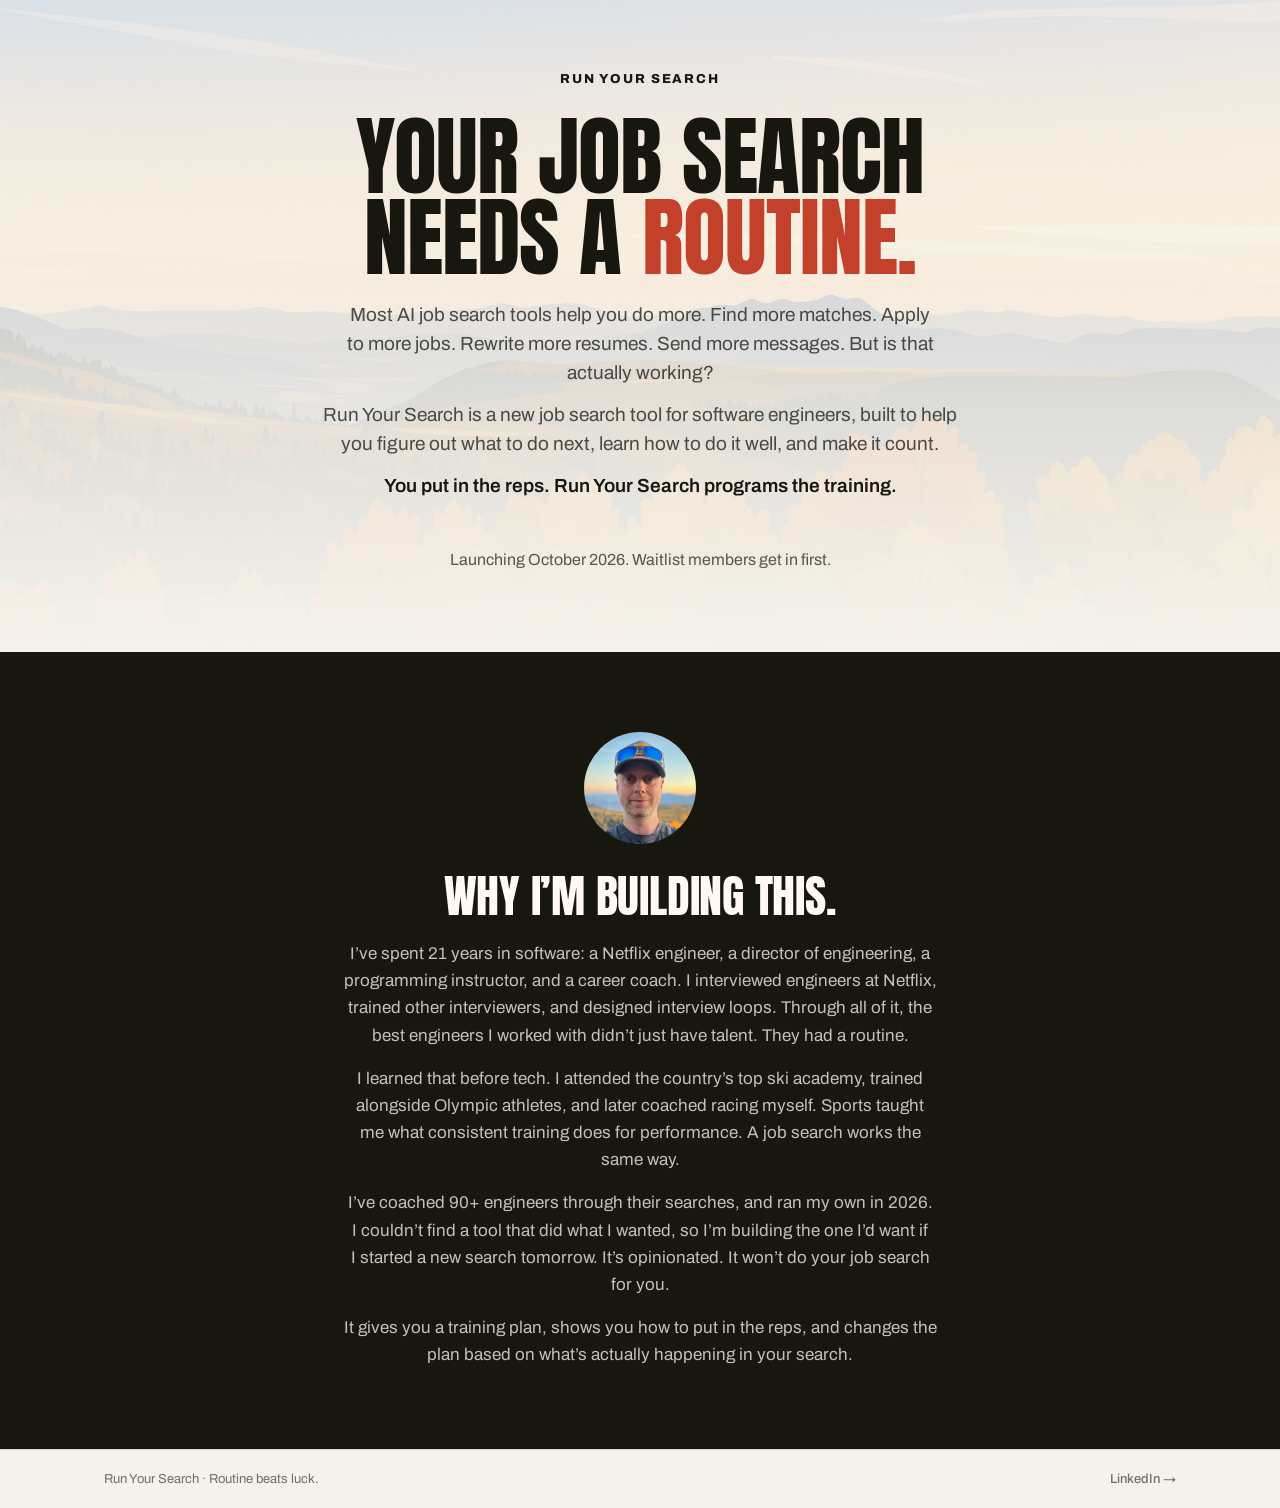
==== index.html @ c4a2f37d "Add portrait to the Why section Co-Authored-By: Claude Sonnet 5.5 <noreply@anthropic.com>" ====
<!DOCTYPE html>
<html lang="en">
<head>
<meta charset="utf-8">
<meta name="viewport" content="width=device-width, initial-scale=1">
<title>Run Your Search: a new job search tool for software engineers</title>
<meta name="description" content="Most AI job search tools help you do more. Run Your Search helps you figure out what to do next, learn how to do it well, and make it count.">
<meta name="theme-color" content="#F5F2EC">

<meta property="og:type" content="website">
<meta property="og:url" content="https://runyoursearch.com/">
<meta property="og:title" content="Run Your Search">
<meta property="og:description" content="Your job search needs a routine. A new job search tool for software engineers.">
<meta property="og:image" content="https://runyoursearch.com/assets/hero-background.png">

<link rel="preconnect" href="https://fonts.googleapis.com">
<link rel="preconnect" href="https://fonts.gstatic.com" crossorigin>
<link href="https://fonts.googleapis.com/css2?family=Archivo:ital,wght@0,400;0,500;0,600;0,700;0,800;1,400&family=Anton&display=swap" rel="stylesheet">
<link rel="stylesheet" href="styles.css">

<!-- MailerLite Universal -->
<script>
    (function(w,d,e,u,f,l,n){w[f]=w[f]||function(){(w[f].q=w[f].q||[])
    .push(arguments);},l=d.createElement(e),l.async=1,l.src=u,
    n=d.getElementsByTagName(e)[0],n.parentNode.insertBefore(l,n);})
    (window,document,'script','https://assets.mailerlite.com/js/universal.js','ml');
    ml('account', '1402951');
</script>
<!-- End MailerLite Universal -->
</head>
<body>

<a class="skip-link" href="#top">Skip to content</a>

<main>

  <!-- Hero -->
  <section class="hero" id="top">
    <div class="shell hero-inner">
      <div class="hero-copy">
        <p class="wordmark">Run Your Search</p>
        <h1 class="display h1">Your job search needs a <span class="accent">routine.</span></h1>
        <p class="lede">Most AI job search tools help you do more. Find more matches. Apply to more jobs. Rewrite more resumes. Send more messages. But is that actually working?</p>
        
        <p class="lede">Run Your Search is a new job search tool for software engineers, built to help you figure out what to do next, learn how to do it well, and make it count.</p>
        <p class="lede lede-strong">You put in the reps. Run Your Search programs the training.</p>
        <div class="cta-row">
          <div class="ml-embedded" data-form="euXW9S"></div>
        </div>
        <p class="fine-print">Launching October 2026. Waitlist members get in first.</p>
        <!-- <p class="fine-print">Not a course. Not a community. An opinionated approach to running your job search from someone who&rsquo;s actually done it before.</p> -->
      </div>

    </div>
  </section>

  <!-- Why Dan -->
  <section class="band band-ink" id="about">
    <div class="shell">
      <img class="why-photo" src="assets/dan.jpeg" alt="Dan Johnson" width="800" height="800" loading="lazy">
      <h2 class="display h2 balance">Why I&rsquo;m building this.</h2>
      <div class="prose">
        <p>I&rsquo;ve spent 21 years in software: a Netflix engineer, a director of engineering, a programming instructor, and a career coach. I interviewed engineers at Netflix, trained other interviewers, and designed interview loops. Through all of it, the best engineers I worked with didn&rsquo;t just have talent. They had a routine.</p>
        <p>I learned that before tech. I attended the country&rsquo;s top ski academy, trained alongside Olympic athletes, and later coached racing myself. Sports taught me what consistent training does for performance. A job search works the same way.</p>
        <p>I&rsquo;ve coached 90+ engineers through their searches, and ran my own in 2026. I couldn&rsquo;t find a tool that did what I wanted, so I&rsquo;m building the one I&rsquo;d want if I started a new search tomorrow. It&rsquo;s opinionated. It won&rsquo;t do your job search for you.</p>
        <p>It gives you a training plan, shows you how to put in the reps, and changes the plan based on what&rsquo;s actually happening in your search.</p>
      </div>
    </div>
  </section>

</main>

<footer class="site-footer">
  <div class="shell footer-inner">
    <p class="footer-tagline">Run Your Search &middot; Routine beats luck.</p>
    <nav class="footer-links" aria-label="Footer">
      <a class="footer-link" href="https://www.linkedin.com/in/danielljohnson/">LinkedIn &rarr;</a>
    </nav>
  </div>
</footer>

</body>
</html>
---- styles.css ----
/* ==========================================================================
   Run Your Search — marketing site
   Tokens ➝ base ➝ layout primitives ➝ components ➝ sections
   ========================================================================== */

/* --- Tokens -------------------------------------------------------------- */

:root {
  /* Color */
  --paper:      #F5F2EC;
  --surface:    #FFFCF7;
  --ink:        #17160F;
  --cream:      #FFF9F2;
  --accent:     #C3402B;
  --ink-75: rgba(23, 22, 15, .75);
  --ink-70: rgba(23, 22, 15, .7);
  --ink-60: rgba(23, 22, 15, .6);
  --ink-50: rgba(23, 22, 15, .5);
  --cream-75: rgba(255, 249, 242, .75);

  --hairline:        rgba(23, 22, 15, .12);
  --hairline-card:   rgba(23, 22, 15, .16);

  /* Type */
  --font-body:    Archivo, system-ui, -apple-system, "Segoe UI", sans-serif;
  --font-display: Anton, Impact, var(--font-body);

  /* Layout */
  --shell:    1120px;
  --gutter:   24px;
  --radius:   2px;
  --section-y: 80px;
}

/* --- Base ---------------------------------------------------------------- */

*,
*::before,
*::after { box-sizing: border-box; }

html {
  scroll-behavior: smooth;
}

body {
  margin: 0;
  background: var(--paper);
  color: var(--ink);
  font: 400 16px/1.55 var(--font-body);
  -webkit-font-smoothing: antialiased;
  -moz-osx-font-smoothing: grayscale;
  display: flex;
  flex-direction: column;
  min-height: 100vh;
  min-height: 100dvh;
}

/* Keep the footer at the bottom of the viewport on short pages. */

main {
  flex: 1;
  display: flex;
  flex-direction: column;
}

main > .hero { flex: 1; }

img { display: block; max-width: 100%; }

a {
  color: var(--accent);
  text-decoration: none;
  transition: color .16s ease, background-color .16s ease;
}

a:hover { color: var(--ink); }

h1,
h2,
h3,
p,
blockquote,
figure,
dl,
dd,
ol,
ul { margin: 0; }

ol,
ul { padding: 0; list-style: none; }

:focus-visible {
  outline: 2px solid var(--accent);
  outline-offset: 3px;
}

.skip-link {
  position: absolute;
  left: -9999px;
  top: 0;
  z-index: 100;
  padding: 12px 18px;
  background: var(--ink);
  color: var(--cream);
  font: 700 13px/1 var(--font-body);
  letter-spacing: .04em;
  text-transform: uppercase;
}

.skip-link:focus { left: 0; color: var(--cream); }

@media (prefers-reduced-motion: reduce) {
  html { scroll-behavior: auto; }

  * { transition-duration: .01ms !important; }
}

/* --- Layout primitives --------------------------------------------------- */

.shell {
  max-width: var(--shell);
  margin: 0 auto;
  padding-left: var(--gutter);
  padding-right: var(--gutter);
}

.band > .shell {
  padding-top: var(--section-y);
  padding-bottom: var(--section-y);
}

.band-ink {
  background: var(--ink);
  color: var(--cream);
}

/* --- Type utilities ------------------------------------------------------ */

/* Anton is reserved for short, punchy display text — never full sentences. */

.display {
  font-family: var(--font-display);
  font-weight: 400;
  text-transform: uppercase;
}

.h1 {
  font-size: clamp(46px, 7vw, 88px);
  line-height: .92;
  letter-spacing: -.01em;
  text-wrap: balance;
}

.h2 {
  font-size: clamp(30px, 3.6vw, 46px);
  line-height: 1.04;
  letter-spacing: -.005em;
}

.balance { text-wrap: balance; }

.accent { color: var(--accent); }

.wordmark {
  min-width: 0;
  font: 800 15px/1.2 var(--font-body);
  letter-spacing: .14em;
  text-transform: uppercase;
  color: var(--ink);
}

.wordmark:hover { color: var(--accent); }

/* --- Hero ---------------------------------------------------------------- */

.hero {
  position: relative;
  background-image:
    linear-gradient(180deg,
      rgba(245, 242, 236, .55) 0%,
      rgba(245, 242, 236, .88) 62%,
      var(--paper) 100%),
    url("assets/hero-background.png");
  background-size: cover;
  background-position: center;
}

.hero-inner {
  display: grid;
  grid-template-columns: repeat(auto-fit, minmax(300px, 1fr));
  gap: 56px;
  align-items: center;
  padding-top: 72px;
  padding-bottom: 80px;
}

.h1 { margin-bottom: 22px; }

.lede {
  margin-bottom: 12px;
  max-width: 34em;
  font-size: clamp(17px, 1.5vw, 19px);
  line-height: 1.55;
  color: var(--ink-75);
  text-wrap: pretty;
}

.lede-strong {
  margin-bottom: 30px;
  font-weight: 600;
  color: var(--ink);
}

.cta-row {
  display: flex;
  flex-wrap: wrap;
  align-items: center;
  gap: 16px;
}

/* --- Sign-up form (MailerLite embed) ---------------------------------------
   MailerLite injects its own styles with an ID selector and !important, so
   these overrides repeat the form's ID (#mlb2-46599753). If the form is
   recreated in MailerLite, update that ID here. */

.cta-row .ml-embedded {
  width: 100%;
  max-width: 520px;
}

.cta-row .ml-embedded #mlb2-46599753.ml-form-embedContainer {
  display: block;
}

.cta-row .ml-embedded #mlb2-46599753.ml-form-embedContainer .ml-form-align-center {
  text-align: left;
}

.cta-row .ml-embedded #mlb2-46599753.ml-form-embedContainer .ml-form-embedWrapper {
  display: block !important;
  max-width: none;
  background: transparent;
  border-radius: 0;
}

.cta-row .ml-embedded #mlb2-46599753.ml-form-embedContainer .ml-form-embedWrapper .ml-form-embedBody,
.cta-row .ml-embedded #mlb2-46599753.ml-form-embedContainer .ml-form-embedWrapper .ml-form-successBody {
  padding: 0;
}

.cta-row .ml-embedded #mlb2-46599753.ml-form-embedContainer .ml-form-embedWrapper .ml-form-embedBody form {
  display: flex;
  gap: 8px;
  align-items: stretch;
}

.cta-row .ml-embedded #mlb2-46599753.ml-form-embedContainer .ml-form-embedWrapper .ml-form-embedBody .ml-form-formContent {
  flex: 1 1 auto;
  min-width: 0;
  margin: 0;
  width: auto;
}

.cta-row .ml-embedded #mlb2-46599753.ml-form-embedContainer .ml-form-embedWrapper .ml-form-embedBody .ml-form-fieldRow,
.cta-row .ml-embedded #mlb2-46599753.ml-form-embedContainer .ml-form-embedWrapper .ml-form-embedBody .ml-field-group {
  margin: 0;
  height: 100%;
}

.cta-row .ml-embedded #mlb2-46599753.ml-form-embedContainer .ml-form-embedWrapper .ml-form-embedBody .ml-form-fieldRow input {
  height: 100%;
  min-height: 52px;
  padding: 0 16px !important;
  background: var(--surface) !important;
  color: var(--ink) !important;
  border: 1px solid var(--hairline-card) !important;
  border-radius: var(--radius) !important;
  font: 500 16px/1.2 var(--font-body) !important;
}

.cta-row .ml-embedded #mlb2-46599753.ml-form-embedContainer .ml-form-embedWrapper .ml-form-embedBody .ml-form-fieldRow input::placeholder {
  color: var(--ink-50);
  opacity: 1;
}

.cta-row .ml-embedded #mlb2-46599753.ml-form-embedContainer .ml-form-embedWrapper .ml-form-embedBody .ml-form-fieldRow input:focus {
  outline: 2px solid var(--accent);
  outline-offset: 1px;
  border-color: var(--ink) !important;
}

.cta-row .ml-embedded #mlb2-46599753.ml-form-embedContainer .ml-form-embedWrapper .ml-form-embedBody .ml-form-embedSubmit {
  flex: 0 0 auto;
  float: none;
  width: auto;
  margin: 0;
}

.cta-row .ml-embedded #mlb2-46599753.ml-form-embedContainer .ml-form-embedWrapper .ml-form-embedBody .ml-form-embedSubmit button.primary {
  min-height: 52px;
  padding: 0 28px !important;
  width: auto !important;
  white-space: nowrap;
  background: var(--accent) !important;
  color: var(--cream) !important;
  border-radius: var(--radius) !important;
  font: 700 15px/1 var(--font-body) !important;
  letter-spacing: .05em !important;
  text-transform: uppercase !important;
  transition: background .15s ease;
}

.cta-row .ml-embedded #mlb2-46599753.ml-form-embedContainer .ml-form-embedWrapper .ml-form-embedBody .ml-form-embedSubmit button.primary:hover,
.cta-row .ml-embedded #mlb2-46599753.ml-form-embedContainer .ml-form-embedWrapper .ml-form-embedBody .ml-form-embedSubmit button.primary:focus-visible {
  background: var(--ink) !important;
}

.cta-row .ml-embedded #mlb2-46599753.ml-form-embedContainer .ml-form-embedWrapper .ml-form-embedBody .ml-form-embedSubmit button.loading {
  min-height: 52px;
  border-radius: var(--radius) !important;
  background: var(--accent) !important;
}

.cta-row .ml-embedded #mlb2-46599753.ml-form-embedContainer .ml-form-successBody .ml-form-successContent {
  margin: 0;
  padding: 16px 20px;
  background: var(--surface);
  border: 1px solid var(--hairline-card);
  border-left: 3px solid var(--accent);
  border-radius: var(--radius);
}

.cta-row .ml-embedded #mlb2-46599753.ml-form-embedContainer .ml-form-successBody .ml-form-successContent h4 {
  margin: 0 0 4px;
  color: var(--ink);
  font: 400 24px/1.1 var(--font-display);
  text-transform: uppercase !important;
}

.cta-row .ml-embedded #mlb2-46599753.ml-form-embedContainer .ml-form-successBody .ml-form-successContent p {
  margin: 0;
  color: var(--ink-70);
  font: 400 15px/1.5 var(--font-body);
}

@media (max-width: 480px) {
  .cta-row .ml-embedded #mlb2-46599753.ml-form-embedContainer .ml-form-embedWrapper .ml-form-embedBody form {
    flex-direction: column;
  }

  .cta-row .ml-embedded #mlb2-46599753.ml-form-embedContainer .ml-form-embedWrapper .ml-form-embedBody .ml-form-embedSubmit,
.cta-row .ml-embedded #mlb2-46599753.ml-form-embedContainer .ml-form-embedWrapper .ml-form-embedBody .ml-form-embedSubmit button.primary {
    width: 100% !important;
  }
}

.fine-print {
  margin-top: 28px;
  font-size: 14px;
  line-height: 1.5;
  color: var(--ink-50);
}

/* --- Why section ------------------------------------------------------------- */

.prose {
  display: flex;
  flex-direction: column;
  gap: 16px;
  max-width: 36em;
  font-size: 17px;
  line-height: 1.6;
  color: var(--ink-75);
}

.prose p { text-wrap: pretty; }

.h2 + .prose { margin-top: 20px; }

/* --- Footer -------------------------------------------------------------- */

.site-footer {
  border-top: 1px solid var(--hairline);
  color: var(--ink-60);
}

.footer-inner {
  display: flex;
  flex-wrap: wrap;
  align-items: center;
  justify-content: space-between;
  gap: 8px 20px;
  padding-top: 20px;
  padding-bottom: 20px;
}

.footer-tagline { font-size: 13px; line-height: 1.4; }

.footer-links {
  display: flex;
  flex-wrap: wrap;
  gap: 22px;
  font: 500 13px/1.4 var(--font-body);
}

.footer-link { color: var(--ink-60); }

.footer-link:hover,
.footer-link:focus-visible { color: var(--ink); }

/* --- Narrow viewports ---------------------------------------------------- */

@media (max-width: 600px) {
  :root {
    --gutter: 20px;
    --section-y: 60px;
  }

  .hero-inner {
    gap: 44px;
    padding-top: 52px;
    padding-bottom: 64px;
  }
}

/* --- Centered single-column layout ---------------------------------------- */

.hero-copy {
  max-width: 720px;
  margin: 0 auto;
  text-align: center;
}

.hero-copy .lede { margin-left: auto; margin-right: auto; }

.hero-copy .cta-row { justify-content: center; }

.hero-copy .ml-embedded { margin: 0 auto; }

#about .shell { text-align: center; }

#about .prose {
  margin-left: auto;
  margin-right: auto;
}

.band-ink .prose { color: var(--cream-75); }

.band-ink .h2 { color: var(--cream); }

.hero-copy .wordmark {
  margin-bottom: 28px;
  font-size: 13px;
}

.hero-copy .cta-row + .fine-print {
  margin-top: 18px;
  font-size: 16px;
  color: var(--ink-70);
}

.why-photo {
  width: 112px;
  height: 112px;
  margin: 0 auto 28px;
  border-radius: 50%;
  object-fit: cover;
}
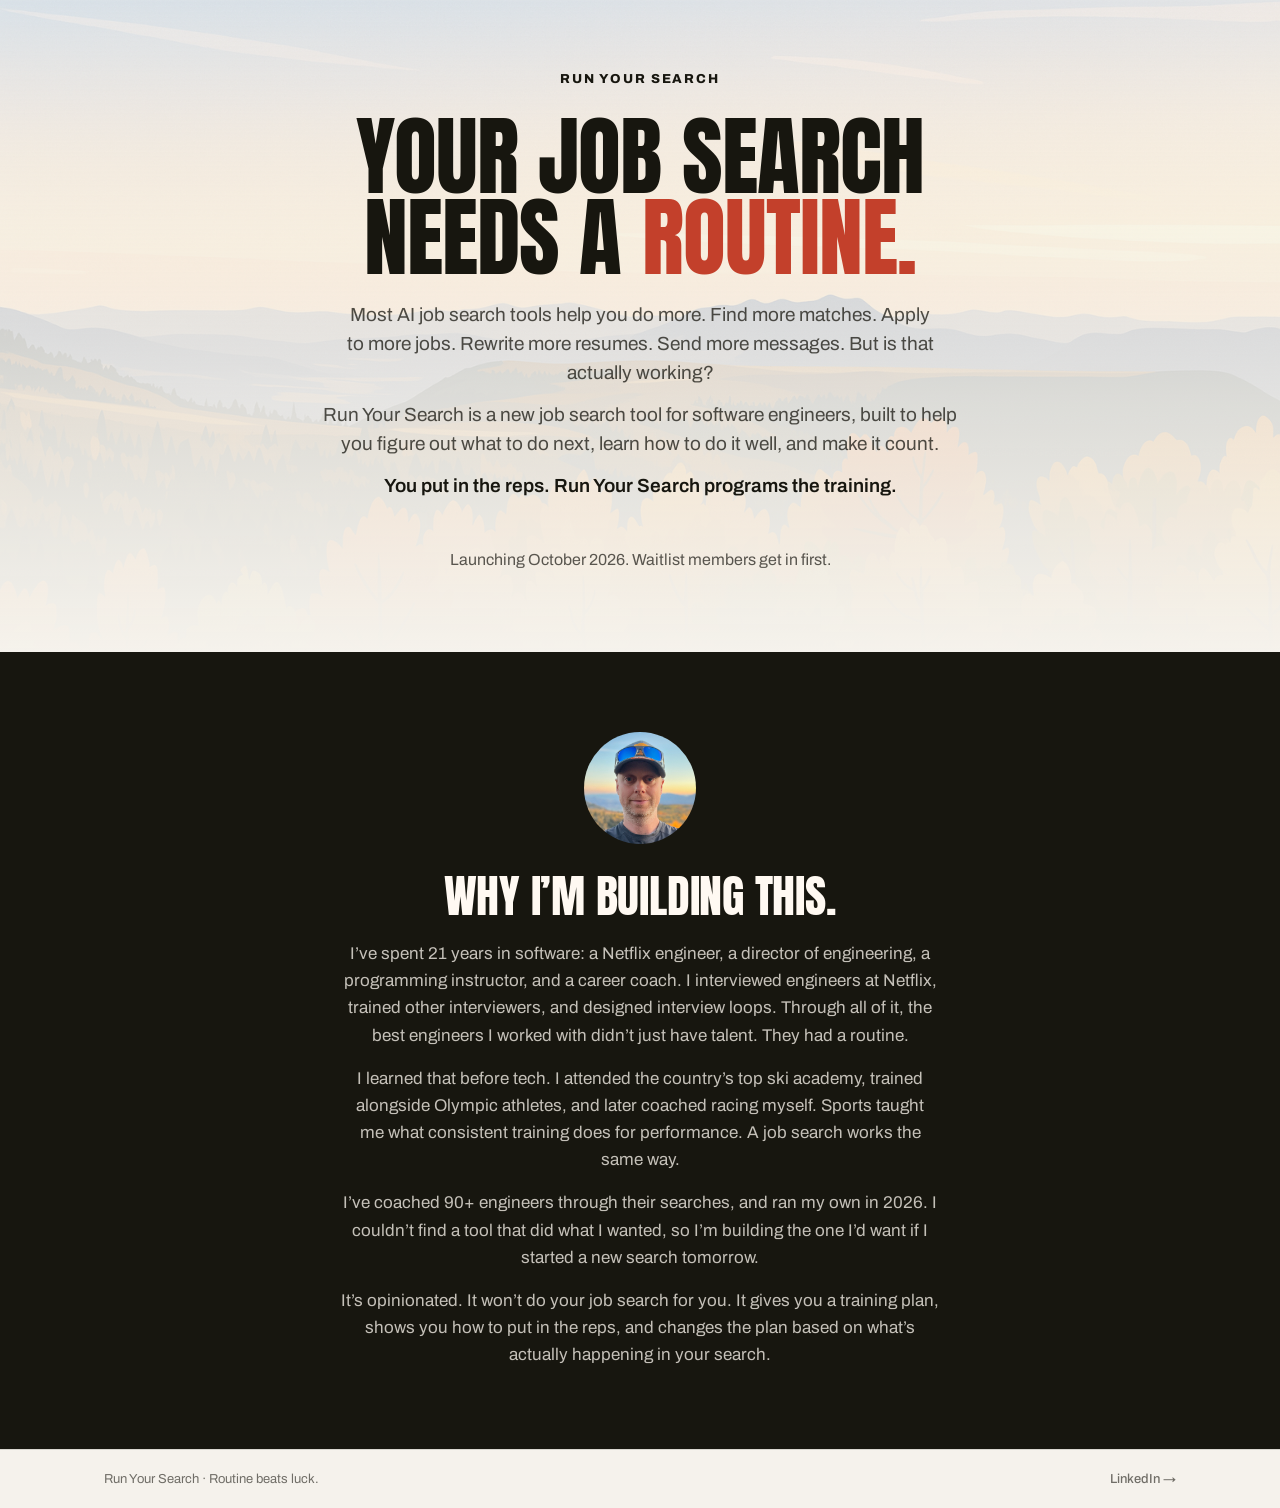
==== commit e36f3b6b: "Move Why paragraph break so the product description stays together Co-Authored-By: Claude Sonnet 5.5" ====
--- a/index.html
+++ b/index.html
@@ -62,8 +62,8 @@
       <div class="prose">
         <p>I&rsquo;ve spent 21 years in software: a Netflix engineer, a director of engineering, a programming instructor, and a career coach. I interviewed engineers at Netflix, trained other interviewers, and designed interview loops. Through all of it, the best engineers I worked with didn&rsquo;t just have talent. They had a routine.</p>
         <p>I learned that before tech. I attended the country&rsquo;s top ski academy, trained alongside Olympic athletes, and later coached racing myself. Sports taught me what consistent training does for performance. A job search works the same way.</p>
-        <p>I&rsquo;ve coached 90+ engineers through their searches, and ran my own in 2026. I couldn&rsquo;t find a tool that did what I wanted, so I&rsquo;m building the one I&rsquo;d want if I started a new search tomorrow. It&rsquo;s opinionated. It won&rsquo;t do your job search for you.</p>
-        <p>It gives you a training plan, shows you how to put in the reps, and changes the plan based on what&rsquo;s actually happening in your search.</p>
+        <p>I&rsquo;ve coached 90+ engineers through their searches, and ran my own in 2026. I couldn&rsquo;t find a tool that did what I wanted, so I&rsquo;m building the one I&rsquo;d want if I started a new search tomorrow.</p>
+        <p>It&rsquo;s opinionated. It won&rsquo;t do your job search for you. It gives you a training plan, shows you how to put in the reps, and changes the plan based on what&rsquo;s actually happening in your search.</p>
       </div>
     </div>
   </section>
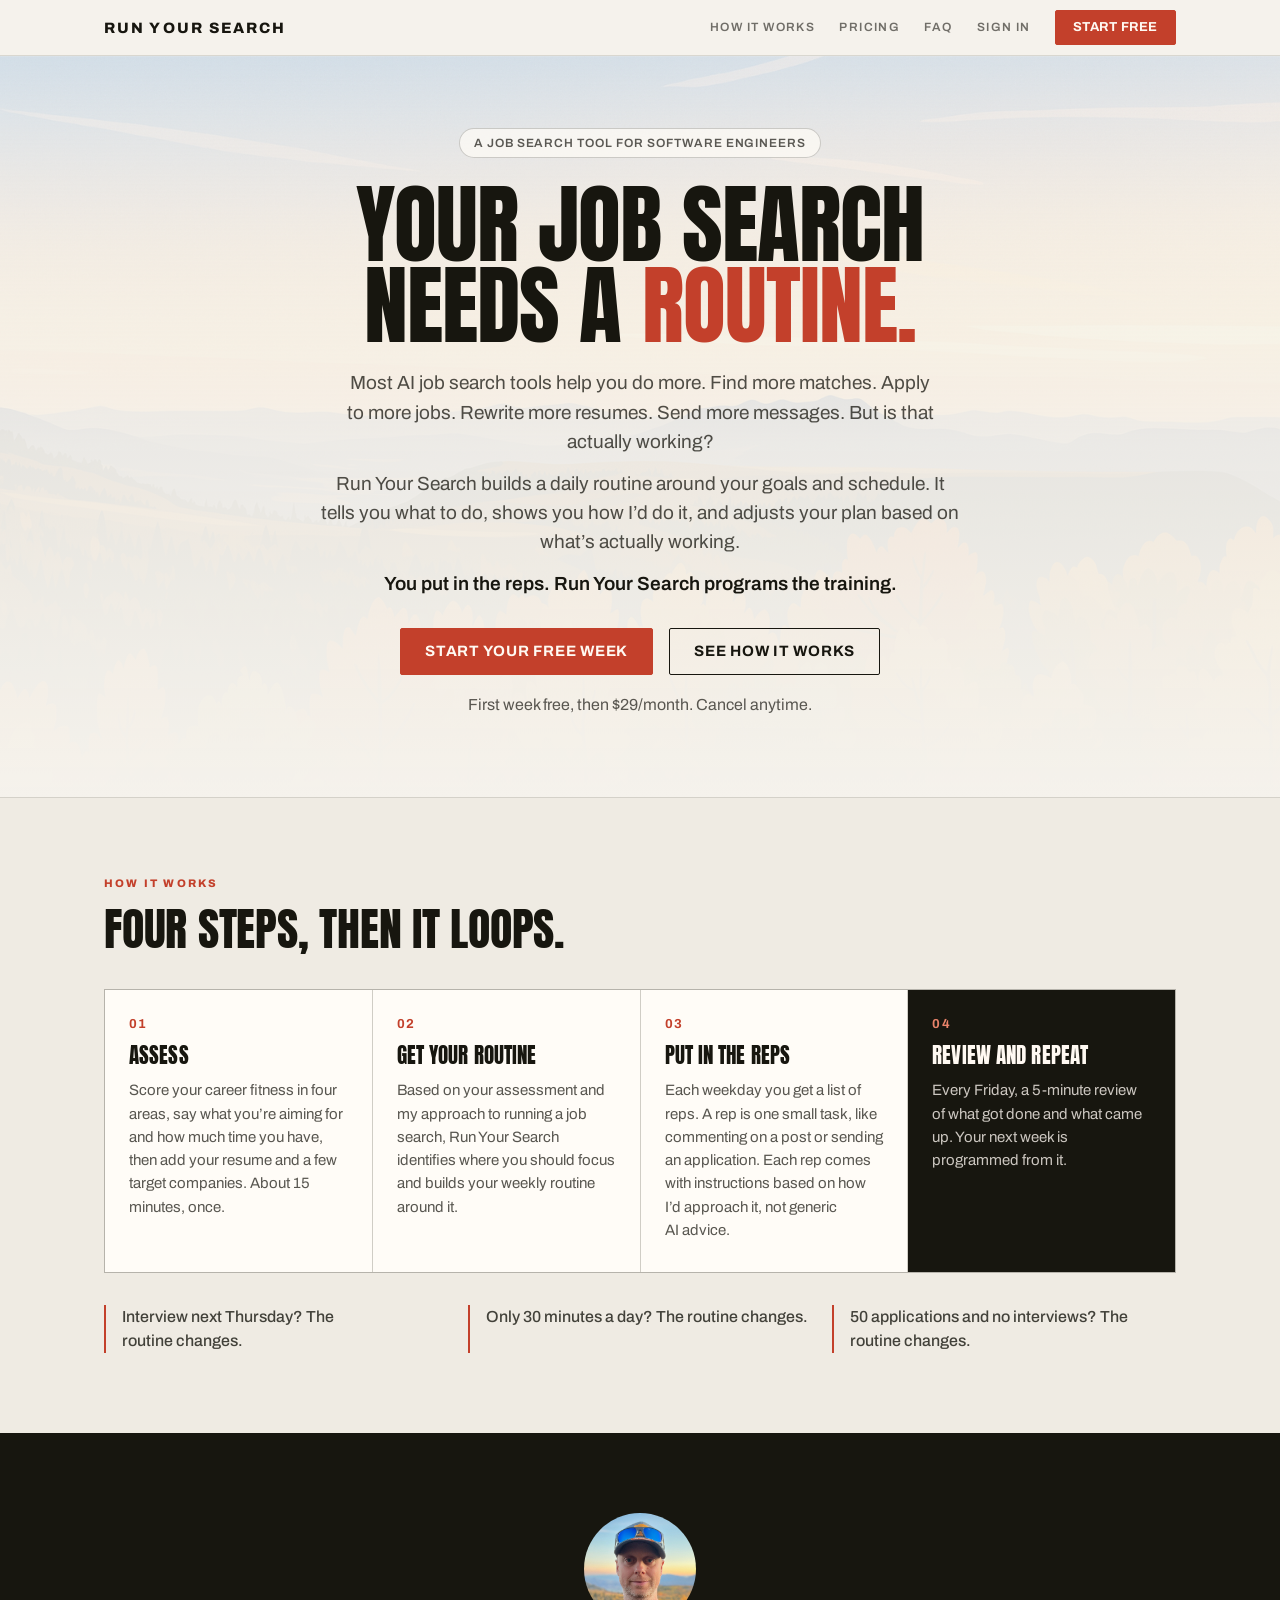
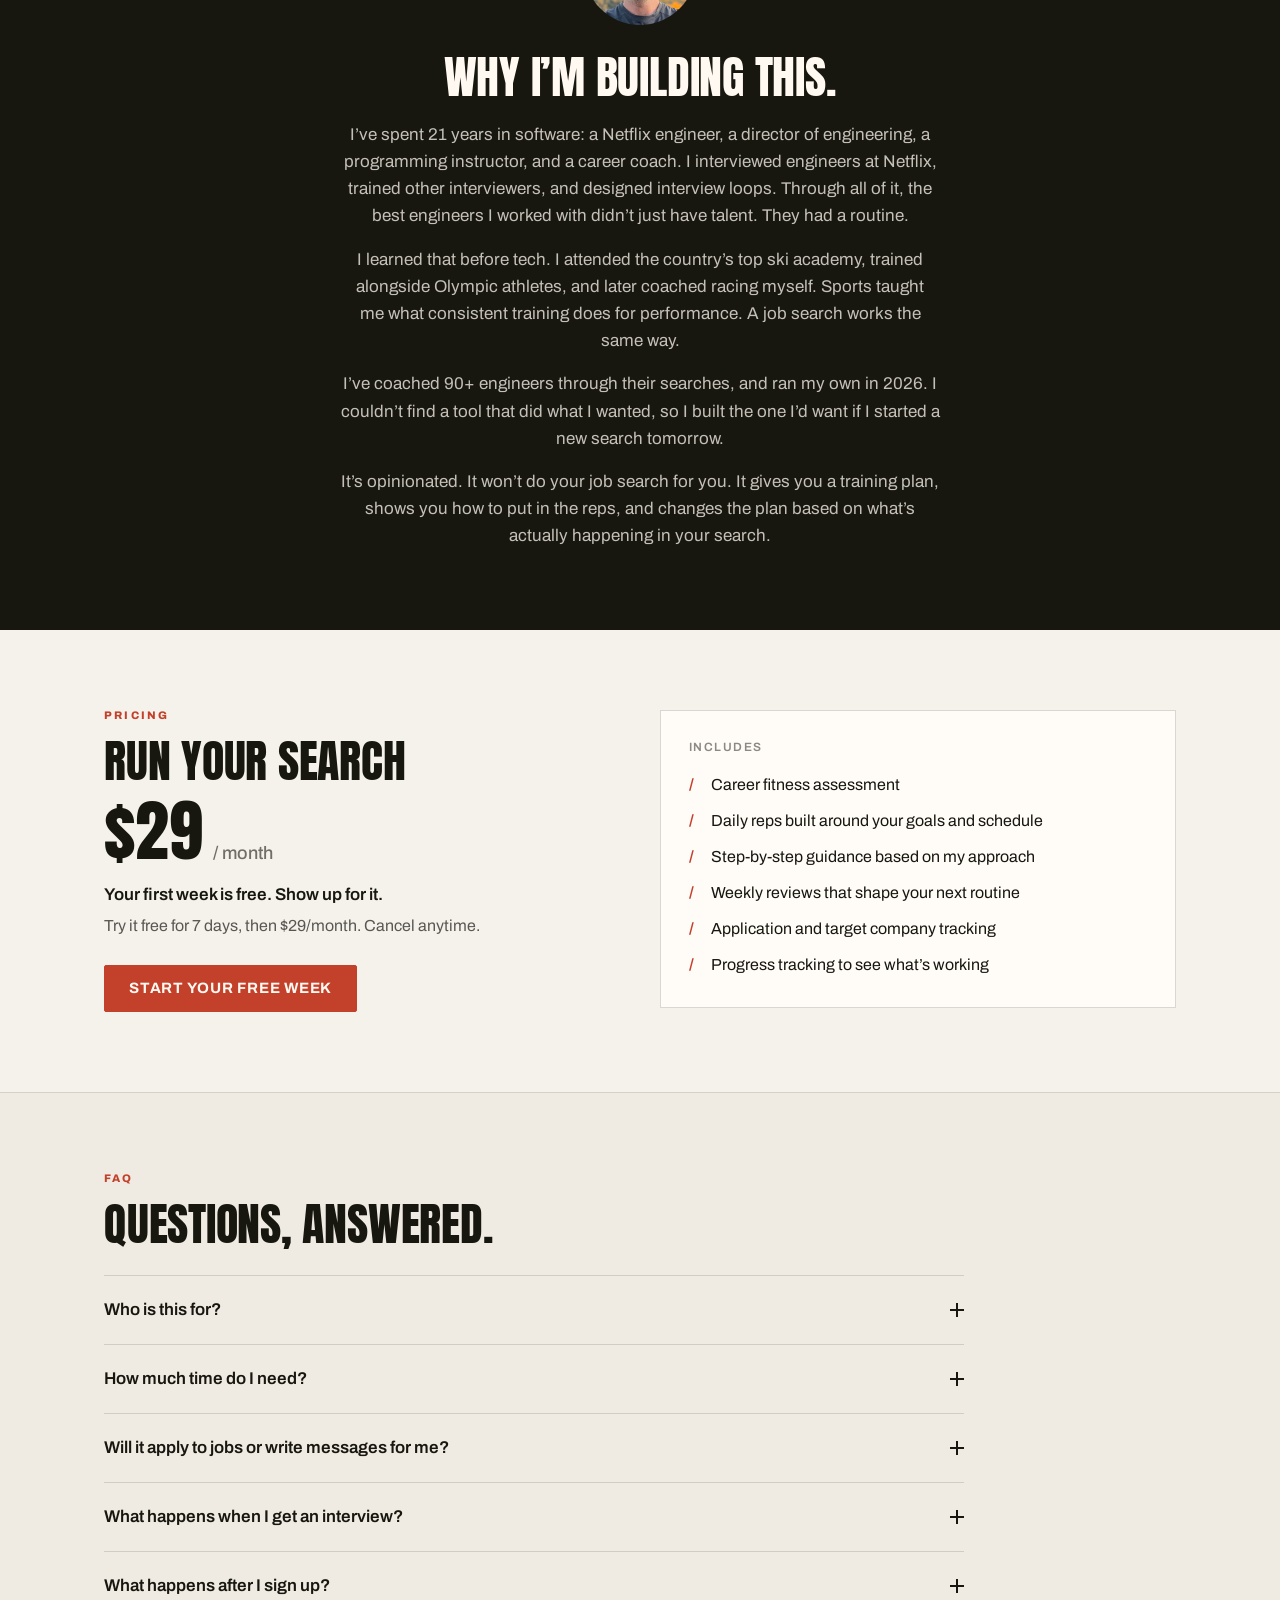
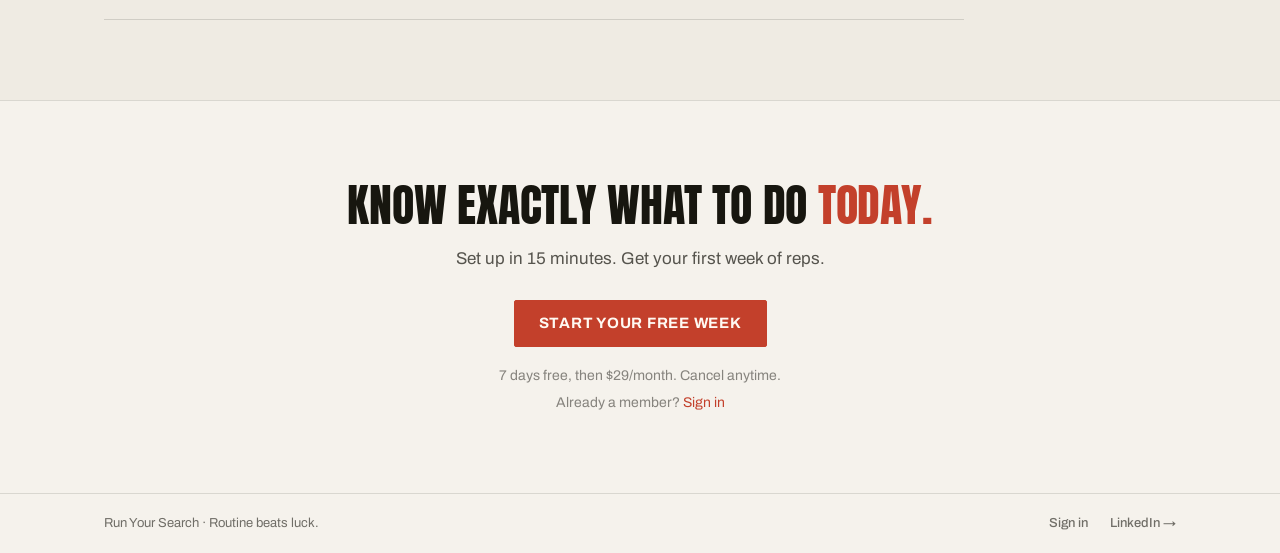
==== commit a8ea06b2: "Replace waitlist with signup; add How it works, pricing, FAQ The homepage drops the MailerLite waitl" ====
--- a/index.html
+++ b/index.html
@@ -3,34 +3,37 @@
 <head>
 <meta charset="utf-8">
 <meta name="viewport" content="width=device-width, initial-scale=1">
-<title>Run Your Search: a new job search tool for software engineers</title>
-<meta name="description" content="Most AI job search tools help you do more. Run Your Search helps you figure out what to do next, learn how to do it well, and make it count.">
+<title>Run Your Search: a job search training plan for software engineers</title>
+<meta name="description" content="Most AI job search tools help you do more. Run Your Search gives you a few focused reps each weekday, built around your goal and your time. First week free.">
 <meta name="theme-color" content="#F5F2EC">
 
 <meta property="og:type" content="website">
 <meta property="og:url" content="https://runyoursearch.com/">
 <meta property="og:title" content="Run Your Search">
-<meta property="og:description" content="Your job search needs a routine. A new job search tool for software engineers.">
+<meta property="og:description" content="Your job search needs a routine. A training plan for your job search, built for software engineers.">
 <meta property="og:image" content="https://runyoursearch.com/assets/hero-background.png">
 
 <link rel="preconnect" href="https://fonts.googleapis.com">
 <link rel="preconnect" href="https://fonts.gstatic.com" crossorigin>
 <link href="https://fonts.googleapis.com/css2?family=Archivo:ital,wght@0,400;0,500;0,600;0,700;0,800;1,400&family=Anton&display=swap" rel="stylesheet">
 <link rel="stylesheet" href="styles.css">
-
-<!-- MailerLite Universal -->
-<script>
-    (function(w,d,e,u,f,l,n){w[f]=w[f]||function(){(w[f].q=w[f].q||[])
-    .push(arguments);},l=d.createElement(e),l.async=1,l.src=u,
-    n=d.getElementsByTagName(e)[0],n.parentNode.insertBefore(l,n);})
-    (window,document,'script','https://assets.mailerlite.com/js/universal.js','ml');
-    ml('account', '1402951');
-</script>
-<!-- End MailerLite Universal -->
 </head>
 <body>
 
 <a class="skip-link" href="#top">Skip to content</a>
+
+<header class="site-header">
+  <div class="shell header-inner">
+    <a class="wordmark" href="#top">Run Your Search</a>
+    <nav class="header-nav" aria-label="Primary">
+      <a class="nav-link nav-anchor" href="#how">How it works</a>
+      <a class="nav-link nav-anchor" href="#pricing">Pricing</a>
+      <a class="nav-link nav-anchor" href="#faq">FAQ</a>
+      <a class="nav-link" href="https://app.runyoursearch.com/login">Sign in</a>
+      <a class="btn btn-sm" href="https://app.runyoursearch.com/signup">Start free</a>
+    </nav>
+  </div>
+</header>
 
 <main>
 
@@ -38,19 +41,56 @@
   <section class="hero" id="top">
     <div class="shell hero-inner">
       <div class="hero-copy">
-        <p class="wordmark">Run Your Search</p>
+        <p class="pill">A job search tool for software engineers</p>
         <h1 class="display h1">Your job search needs a <span class="accent">routine.</span></h1>
         <p class="lede">Most AI job search tools help you do more. Find more matches. Apply to more jobs. Rewrite more resumes. Send more messages. But is that actually working?</p>
-        
-        <p class="lede">Run Your Search is a new job search tool for software engineers, built to help you figure out what to do next, learn how to do it well, and make it count.</p>
+        <p class="lede">Run Your Search builds a daily routine around your goals and schedule. It tells you what to do, shows you how I&rsquo;d do it, and adjusts your plan based on what&rsquo;s actually working.</p>
         <p class="lede lede-strong">You put in the reps. Run Your Search programs the training.</p>
         <div class="cta-row">
-          <div class="ml-embedded" data-form="euXW9S"></div>
-        </div>
-        <p class="fine-print">Launching October 2026. Waitlist members get in first.</p>
-        <!-- <p class="fine-print">Not a course. Not a community. An opinionated approach to running your job search from someone who&rsquo;s actually done it before.</p> -->
-      </div>
-
+          <a class="btn" href="https://app.runyoursearch.com/signup">Start Your Free Week</a>
+          <a class="btn btn-outline" href="#how">See How It Works</a>
+        </div>
+        <p class="fine-print">First week free, then $29/month. Cancel anytime.</p>
+      </div>
+    </div>
+  </section>
+
+  <!-- How it works -->
+  <section class="band band-tint" id="how">
+    <div class="shell">
+      <div class="section-head">
+        <div>
+          <p class="eyebrow">How it works</p>
+          <h2 class="display h2">Four steps, then it loops.</h2>
+        </div>
+      </div>
+      <ol class="hairline-grid steps">
+        <li class="cell step">
+          <p class="step-num">01</p>
+          <h3 class="display h3">Assess</h3>
+          <p class="cell-body">Score your career fitness in four areas, say what you&rsquo;re aiming for and how much time you have, then add your resume and a few target companies. About 15 minutes, once.</p>
+        </li>
+        <li class="cell step">
+          <p class="step-num">02</p>
+          <h3 class="display h3">Get your routine</h3>
+          <p class="cell-body">Based on your assessment and my approach to running a job search, Run Your Search identifies where you should focus and builds your weekly routine around it.</p>
+        </li>
+        <li class="cell step">
+          <p class="step-num">03</p>
+          <h3 class="display h3">Put in the reps</h3>
+          <p class="cell-body">Each weekday you get a list of reps. A rep is one small task, like commenting on a post or sending an application. Each rep comes with instructions based on how I&rsquo;d approach it, not generic AI advice.</p>
+        </li>
+        <li class="cell cell-ink step">
+          <p class="step-num">04</p>
+          <h3 class="display h3">Review and repeat</h3>
+          <p class="cell-body">Every Friday, a 5-minute review of what got done and what came up. Your next week is programmed from it.</p>
+        </li>
+      </ol>
+      <div class="callouts">
+        <p class="rule-note">Interview next Thursday? The routine changes.</p>
+        <p class="rule-note">Only 30 minutes a day? The routine changes.</p>
+        <p class="rule-note">50 applications and no interviews? The routine changes.</p>
+      </div>
     </div>
   </section>
 
@@ -62,9 +102,89 @@
       <div class="prose">
         <p>I&rsquo;ve spent 21 years in software: a Netflix engineer, a director of engineering, a programming instructor, and a career coach. I interviewed engineers at Netflix, trained other interviewers, and designed interview loops. Through all of it, the best engineers I worked with didn&rsquo;t just have talent. They had a routine.</p>
         <p>I learned that before tech. I attended the country&rsquo;s top ski academy, trained alongside Olympic athletes, and later coached racing myself. Sports taught me what consistent training does for performance. A job search works the same way.</p>
-        <p>I&rsquo;ve coached 90+ engineers through their searches, and ran my own in 2026. I couldn&rsquo;t find a tool that did what I wanted, so I&rsquo;m building the one I&rsquo;d want if I started a new search tomorrow.</p>
+        <p>I&rsquo;ve coached 90+ engineers through their searches, and ran my own in 2026. I couldn&rsquo;t find a tool that did what I wanted, so I built the one I&rsquo;d want if I started a new search tomorrow.</p>
         <p>It&rsquo;s opinionated. It won&rsquo;t do your job search for you. It gives you a training plan, shows you how to put in the reps, and changes the plan based on what&rsquo;s actually happening in your search.</p>
       </div>
+    </div>
+  </section>
+
+  <!-- Pricing -->
+  <section class="band" id="pricing">
+    <div class="shell">
+      <div class="split">
+        <div>
+          <p class="eyebrow">Pricing</p>
+          <h2 class="display h2">Run Your Search</h2>
+          <p class="price-block"><span class="display price-num">$29</span><span class="price-per">/ month</span></p>
+          <p class="price-why">Your first week is free. Show up for it.</p>
+          <p class="section-lede price-note">Try it free for 7 days, then $29/month. Cancel anytime.</p>
+          <a class="btn" href="https://app.runyoursearch.com/signup">Start Your Free Week</a>
+        </div>
+        <div class="includes-card">
+          <p class="card-label card-label-lg">Includes</p>
+          <ul class="list list-slash">
+            <li><span class="marker" aria-hidden="true">/</span><span>Career fitness assessment</span></li>
+            <li><span class="marker" aria-hidden="true">/</span><span>Daily reps built around your goals and schedule</span></li>
+            <li><span class="marker" aria-hidden="true">/</span><span>Step-by-step guidance based on my approach</span></li>
+            <li><span class="marker" aria-hidden="true">/</span><span>Weekly reviews that shape your next routine</span></li>
+            <li><span class="marker" aria-hidden="true">/</span><span>Application and target company tracking</span></li>
+            <li><span class="marker" aria-hidden="true">/</span><span>Progress tracking to see what&rsquo;s working</span></li>
+          </ul>
+        </div>
+      </div>
+    </div>
+  </section>
+
+  <!-- FAQ -->
+  <section class="band band-tint" id="faq">
+    <div class="shell">
+      <p class="eyebrow">FAQ</p>
+      <h2 class="display h2">Questions, answered.</h2>
+      <div class="faq-list">
+        <details class="faq-item">
+          <summary>Who is this for?<span class="faq-icon" aria-hidden="true"></span></summary>
+          <div class="faq-answer">
+            <p>Software engineers and engineering managers looking for their next role, whether you&rsquo;re employed and looking quietly or searching full time. It works best if you want a plan and you&rsquo;re willing to put in the reps.</p>
+          </div>
+        </details>
+        <details class="faq-item">
+          <summary>How much time do I need?<span class="faq-icon" aria-hidden="true"></span></summary>
+          <div class="faq-answer">
+            <p>You choose how much time you have each day, up to two hours. Your routine is built around that time. Less time means fewer reps, not more pressure.</p>
+          </div>
+        </details>
+        <details class="faq-item">
+          <summary>Will it apply to jobs or write messages for me?<span class="faq-icon" aria-hidden="true"></span></summary>
+          <div class="faq-answer">
+            <p>No. Run Your Search tells you what to do and shows you how I&rsquo;d do it, but you do the work. The goal is to help you stand out for what makes you different, not generate the same applications and messages as everyone else.</p>
+          </div>
+        </details>
+        <details class="faq-item">
+          <summary>What happens when I get an interview?<span class="faq-icon" aria-hidden="true"></span></summary>
+          <div class="faq-answer">
+            <p>Add it, and your week shifts toward it. Interview prep moves to the front, the day before gets focused, and the rest of the routine stays light until it&rsquo;s done.</p>
+          </div>
+        </details>
+        <details class="faq-item">
+          <summary>What happens after I sign up?<span class="faq-icon" aria-hidden="true"></span></summary>
+          <div class="faq-answer">
+            <p>You create an account and start setup right away. It takes about 15 minutes. At the end you get your first week of reps. You can change any answer later in Settings.</p>
+          </div>
+        </details>
+      </div>
+    </div>
+  </section>
+
+  <!-- Final CTA -->
+  <section class="band band-hairline final-cta">
+    <div class="shell">
+      <h2 class="display h2 balance">Know exactly what to do <span class="accent">today.</span></h2>
+      <p class="section-lede">Set up in 15 minutes. Get your first week of reps.</p>
+      <div class="cta-row">
+        <a class="btn" href="https://app.runyoursearch.com/signup">Start Your Free Week</a>
+      </div>
+      <p class="fine-print">7 days free, then $29/month. Cancel anytime.</p>
+      <p class="fine-print">Already a member? <a href="https://app.runyoursearch.com/login">Sign in</a></p>
     </div>
   </section>
 
@@ -74,6 +194,7 @@
   <div class="shell footer-inner">
     <p class="footer-tagline">Run Your Search &middot; Routine beats luck.</p>
     <nav class="footer-links" aria-label="Footer">
+      <a class="footer-link" href="https://app.runyoursearch.com/login">Sign in</a>
       <a class="footer-link" href="https://www.linkedin.com/in/danielljohnson/">LinkedIn &rarr;</a>
     </nav>
   </div>
--- a/styles.css
+++ b/styles.css
@@ -8,18 +8,26 @@
 :root {
   /* Color */
   --paper:      #F5F2EC;
+  --paper-tint: #EFEBE3;
   --surface:    #FFFCF7;
   --ink:        #17160F;
   --cream:      #FFF9F2;
   --accent:     #C3402B;
+  --peach:      #E8836A;
+  --ink-80: rgba(23, 22, 15, .8);
   --ink-75: rgba(23, 22, 15, .75);
+  --ink-72: rgba(23, 22, 15, .72);
   --ink-70: rgba(23, 22, 15, .7);
   --ink-60: rgba(23, 22, 15, .6);
   --ink-50: rgba(23, 22, 15, .5);
+  --cream-78: rgba(255, 249, 242, .78);
   --cream-75: rgba(255, 249, 242, .75);
 
   --hairline:        rgba(23, 22, 15, .12);
+  --hairline-strong: rgba(23, 22, 15, .14);
   --hairline-card:   rgba(23, 22, 15, .16);
+  --hairline-pill:   rgba(23, 22, 15, .2);
+  --hairline-cream:  rgba(255, 249, 242, .2);
 
   /* Type */
   --font-body:    Archivo, system-ui, -apple-system, "Segoe UI", sans-serif;
@@ -49,21 +57,7 @@
   font: 400 16px/1.55 var(--font-body);
   -webkit-font-smoothing: antialiased;
   -moz-osx-font-smoothing: grayscale;
-  display: flex;
-  flex-direction: column;
-  min-height: 100vh;
-  min-height: 100dvh;
-}
-
-/* Keep the footer at the bottom of the viewport on short pages. */
-
-main {
-  flex: 1;
-  display: flex;
-  flex-direction: column;
-}
-
-main > .hero { flex: 1; }
+}
 
 img { display: block; max-width: 100%; }
 
@@ -129,10 +123,34 @@
   padding-bottom: var(--section-y);
 }
 
+.band-hairline { border-top: 1px solid var(--hairline); }
+
+.band-tint {
+  border-top: 1px solid var(--hairline);
+  background: var(--paper-tint);
+}
+
 .band-ink {
   background: var(--ink);
   color: var(--cream);
 }
+
+.split {
+  display: grid;
+  grid-template-columns: repeat(auto-fit, minmax(300px, 1fr));
+  gap: 40px;
+  align-items: start;
+}
+
+/* 1px hairline grid: the wrapper's background shows through the gaps. */
+.hairline-grid {
+  display: grid;
+  gap: 1px;
+  background: var(--hairline-strong);
+  border: 1px solid var(--hairline-strong);
+}
+.hairline-grid .cell { background: var(--surface); }
+.hairline-grid .cell-ink { background: var(--ink); color: var(--cream); }
 
 /* --- Type utilities ------------------------------------------------------ */
 
@@ -157,6 +175,12 @@
   letter-spacing: -.005em;
 }
 
+.h3 {
+  font-size: 21px;
+  line-height: 1.15;
+  letter-spacing: .005em;
+}
+
 .balance { text-wrap: balance; }
 
 .accent { color: var(--accent); }
@@ -170,6 +194,96 @@
 }
 
 .wordmark:hover { color: var(--accent); }
+
+.eyebrow {
+  margin-bottom: 16px;
+  font: 800 11px/1 var(--font-body);
+  letter-spacing: .2em;
+  text-transform: uppercase;
+  color: var(--accent);
+}
+
+.section-lede {
+  max-width: 40em;
+  font-size: 17px;
+  line-height: 1.6;
+  color: var(--ink-72);
+  text-wrap: pretty;
+}
+
+.h2 + .section-lede { margin-top: 16px; }
+
+/* --- Buttons ------------------------------------------------------------- */
+
+.btn {
+  display: inline-block;
+  padding: 15px 24px;
+  background: var(--accent);
+  color: var(--cream);
+  border: 1px solid var(--accent);
+  border-radius: var(--radius);
+  font: 700 15px/1 var(--font-body);
+  letter-spacing: .05em;
+  text-transform: uppercase;
+}
+.btn:hover,
+.btn:focus-visible {
+  background: var(--ink);
+  border-color: var(--ink);
+  color: var(--cream);
+}
+
+.btn-sm {
+  padding: 10px 17px;
+  font-size: 13px;
+  letter-spacing: .04em;
+}
+
+.btn-outline {
+  background: transparent;
+  color: var(--ink);
+  border-color: var(--ink);
+}
+
+/* --- Header -------------------------------------------------------------- */
+
+.site-header {
+  position: sticky;
+  top: 0;
+  z-index: 20;
+  background: rgba(245, 242, 236, .94);
+  backdrop-filter: blur(8px);
+  -webkit-backdrop-filter: blur(8px);
+  border-bottom: 1px solid var(--hairline);
+}
+
+.header-inner {
+  display: flex;
+  flex-wrap: wrap;
+  align-items: center;
+  justify-content: space-between;
+  gap: 10px 16px;
+  padding-top: 10px;
+  padding-bottom: 10px;
+}
+
+.header-nav {
+  display: flex;
+  flex-wrap: wrap;
+  align-items: center;
+  gap: 8px 24px;
+}
+
+.nav-link {
+  font: 600 12px/1.2 var(--font-body);
+  letter-spacing: .12em;
+  text-transform: uppercase;
+  color: var(--ink-60);
+}
+.nav-link:hover,
+.nav-link:focus-visible { color: var(--accent); }
+
+[id] { scroll-margin-top: 64px; }
 
 /* --- Hero ---------------------------------------------------------------- */
 
@@ -178,7 +292,8 @@
   background-image:
     linear-gradient(180deg,
       rgba(245, 242, 236, .55) 0%,
-      rgba(245, 242, 236, .88) 62%,
+      rgba(245, 242, 236, .8) 32%,
+      rgba(245, 242, 236, .93) 52%,
       var(--paper) 100%),
     url("assets/hero-background.png");
   background-size: cover;
@@ -211,147 +326,24 @@
   color: var(--ink);
 }
 
+.pill {
+  display: inline-block;
+  margin-bottom: 26px;
+  padding: 7px 14px;
+  border: 1px solid var(--hairline-pill);
+  border-radius: 999px;
+  background: rgba(255, 252, 247, .7);
+  font: 600 12px/1.2 var(--font-body);
+  letter-spacing: .08em;
+  text-transform: uppercase;
+  color: var(--ink-70);
+}
+
 .cta-row {
   display: flex;
   flex-wrap: wrap;
   align-items: center;
   gap: 16px;
-}
-
-/* --- Sign-up form (MailerLite embed) ---------------------------------------
-   MailerLite injects its own styles with an ID selector and !important, so
-   these overrides repeat the form's ID (#mlb2-46599753). If the form is
-   recreated in MailerLite, update that ID here. */
-
-.cta-row .ml-embedded {
-  width: 100%;
-  max-width: 520px;
-}
-
-.cta-row .ml-embedded #mlb2-46599753.ml-form-embedContainer {
-  display: block;
-}
-
-.cta-row .ml-embedded #mlb2-46599753.ml-form-embedContainer .ml-form-align-center {
-  text-align: left;
-}
-
-.cta-row .ml-embedded #mlb2-46599753.ml-form-embedContainer .ml-form-embedWrapper {
-  display: block !important;
-  max-width: none;
-  background: transparent;
-  border-radius: 0;
-}
-
-.cta-row .ml-embedded #mlb2-46599753.ml-form-embedContainer .ml-form-embedWrapper .ml-form-embedBody,
-.cta-row .ml-embedded #mlb2-46599753.ml-form-embedContainer .ml-form-embedWrapper .ml-form-successBody {
-  padding: 0;
-}
-
-.cta-row .ml-embedded #mlb2-46599753.ml-form-embedContainer .ml-form-embedWrapper .ml-form-embedBody form {
-  display: flex;
-  gap: 8px;
-  align-items: stretch;
-}
-
-.cta-row .ml-embedded #mlb2-46599753.ml-form-embedContainer .ml-form-embedWrapper .ml-form-embedBody .ml-form-formContent {
-  flex: 1 1 auto;
-  min-width: 0;
-  margin: 0;
-  width: auto;
-}
-
-.cta-row .ml-embedded #mlb2-46599753.ml-form-embedContainer .ml-form-embedWrapper .ml-form-embedBody .ml-form-fieldRow,
-.cta-row .ml-embedded #mlb2-46599753.ml-form-embedContainer .ml-form-embedWrapper .ml-form-embedBody .ml-field-group {
-  margin: 0;
-  height: 100%;
-}
-
-.cta-row .ml-embedded #mlb2-46599753.ml-form-embedContainer .ml-form-embedWrapper .ml-form-embedBody .ml-form-fieldRow input {
-  height: 100%;
-  min-height: 52px;
-  padding: 0 16px !important;
-  background: var(--surface) !important;
-  color: var(--ink) !important;
-  border: 1px solid var(--hairline-card) !important;
-  border-radius: var(--radius) !important;
-  font: 500 16px/1.2 var(--font-body) !important;
-}
-
-.cta-row .ml-embedded #mlb2-46599753.ml-form-embedContainer .ml-form-embedWrapper .ml-form-embedBody .ml-form-fieldRow input::placeholder {
-  color: var(--ink-50);
-  opacity: 1;
-}
-
-.cta-row .ml-embedded #mlb2-46599753.ml-form-embedContainer .ml-form-embedWrapper .ml-form-embedBody .ml-form-fieldRow input:focus {
-  outline: 2px solid var(--accent);
-  outline-offset: 1px;
-  border-color: var(--ink) !important;
-}
-
-.cta-row .ml-embedded #mlb2-46599753.ml-form-embedContainer .ml-form-embedWrapper .ml-form-embedBody .ml-form-embedSubmit {
-  flex: 0 0 auto;
-  float: none;
-  width: auto;
-  margin: 0;
-}
-
-.cta-row .ml-embedded #mlb2-46599753.ml-form-embedContainer .ml-form-embedWrapper .ml-form-embedBody .ml-form-embedSubmit button.primary {
-  min-height: 52px;
-  padding: 0 28px !important;
-  width: auto !important;
-  white-space: nowrap;
-  background: var(--accent) !important;
-  color: var(--cream) !important;
-  border-radius: var(--radius) !important;
-  font: 700 15px/1 var(--font-body) !important;
-  letter-spacing: .05em !important;
-  text-transform: uppercase !important;
-  transition: background .15s ease;
-}
-
-.cta-row .ml-embedded #mlb2-46599753.ml-form-embedContainer .ml-form-embedWrapper .ml-form-embedBody .ml-form-embedSubmit button.primary:hover,
-.cta-row .ml-embedded #mlb2-46599753.ml-form-embedContainer .ml-form-embedWrapper .ml-form-embedBody .ml-form-embedSubmit button.primary:focus-visible {
-  background: var(--ink) !important;
-}
-
-.cta-row .ml-embedded #mlb2-46599753.ml-form-embedContainer .ml-form-embedWrapper .ml-form-embedBody .ml-form-embedSubmit button.loading {
-  min-height: 52px;
-  border-radius: var(--radius) !important;
-  background: var(--accent) !important;
-}
-
-.cta-row .ml-embedded #mlb2-46599753.ml-form-embedContainer .ml-form-successBody .ml-form-successContent {
-  margin: 0;
-  padding: 16px 20px;
-  background: var(--surface);
-  border: 1px solid var(--hairline-card);
-  border-left: 3px solid var(--accent);
-  border-radius: var(--radius);
-}
-
-.cta-row .ml-embedded #mlb2-46599753.ml-form-embedContainer .ml-form-successBody .ml-form-successContent h4 {
-  margin: 0 0 4px;
-  color: var(--ink);
-  font: 400 24px/1.1 var(--font-display);
-  text-transform: uppercase !important;
-}
-
-.cta-row .ml-embedded #mlb2-46599753.ml-form-embedContainer .ml-form-successBody .ml-form-successContent p {
-  margin: 0;
-  color: var(--ink-70);
-  font: 400 15px/1.5 var(--font-body);
-}
-
-@media (max-width: 480px) {
-  .cta-row .ml-embedded #mlb2-46599753.ml-form-embedContainer .ml-form-embedWrapper .ml-form-embedBody form {
-    flex-direction: column;
-  }
-
-  .cta-row .ml-embedded #mlb2-46599753.ml-form-embedContainer .ml-form-embedWrapper .ml-form-embedBody .ml-form-embedSubmit,
-.cta-row .ml-embedded #mlb2-46599753.ml-form-embedContainer .ml-form-embedWrapper .ml-form-embedBody .ml-form-embedSubmit button.primary {
-    width: 100% !important;
-  }
 }
 
 .fine-print {
@@ -360,6 +352,196 @@
   line-height: 1.5;
   color: var(--ink-50);
 }
+
+/* --- How it works -------------------------------------------------------- */
+
+.section-head {
+  display: flex;
+  flex-wrap: wrap;
+  align-items: baseline;
+  justify-content: space-between;
+  gap: 16px;
+  margin-bottom: 36px;
+}
+
+/* Fixed column counts (rather than auto-fit) so the four cells always fill
+   complete rows; a leftover slot would show the hairline backdrop as a
+   large empty block. */
+.steps { grid-template-columns: 1fr; }
+
+@media (min-width: 560px) {
+  .steps { grid-template-columns: repeat(2, 1fr); }
+}
+
+@media (min-width: 960px) {
+  .steps { grid-template-columns: repeat(4, 1fr); }
+}
+
+.step {
+  display: flex;
+  flex-direction: column;
+  gap: 12px;
+  padding: 28px 24px 30px;
+}
+
+.step-num {
+  font: 700 13px/1 var(--font-body);
+  letter-spacing: .1em;
+  color: var(--accent);
+}
+.cell-ink .step-num { color: var(--peach); }
+
+.cell-body {
+  font-size: 15px;
+  line-height: 1.55;
+  color: var(--ink-72);
+  text-wrap: pretty;
+}
+.cell-ink .cell-body { color: var(--cream-78); }
+
+.callouts {
+  display: grid;
+  grid-template-columns: repeat(auto-fit, minmax(240px, 1fr));
+  gap: 20px;
+  margin-top: 32px;
+}
+
+.rule-note {
+  padding-left: 16px;
+  border-left: 2px solid var(--accent);
+  font: 500 16px/1.5 var(--font-body);
+  color: var(--ink-80);
+  text-wrap: pretty;
+}
+
+/* --- Lists and cards ------------------------------------------------------ */
+
+.card-label {
+  margin-bottom: 10px;
+  font: 600 11px/1 var(--font-body);
+  letter-spacing: .14em;
+  text-transform: uppercase;
+  color: var(--ink-50);
+}
+
+.card-label-lg {
+  margin-bottom: 20px;
+  font-size: 12px;
+  letter-spacing: .12em;
+}
+
+.list {
+  display: flex;
+  flex-direction: column;
+  gap: 13px;
+  font-size: 16px;
+  line-height: 1.45;
+}
+.list li { display: flex; gap: 12px; }
+.list .marker { flex: none; width: 10px; font-weight: 700; }
+
+.list-slash .marker { color: var(--accent); }
+
+/* --- Pricing ------------------------------------------------------------- */
+
+.price-block {
+  display: flex;
+  align-items: baseline;
+  gap: 10px;
+  margin: 12px 0 18px;
+}
+
+.price-num {
+  font-size: clamp(48px, 6vw, 68px);
+  line-height: 1;
+}
+
+.price-per {
+  font: 500 18px/1 var(--font-body);
+  color: var(--ink-60);
+}
+
+.price-why {
+  margin-bottom: 6px;
+  max-width: 32em;
+  font: 600 17px/1.5 var(--font-body);
+}
+
+.price-note {
+  margin-bottom: 26px;
+  max-width: 32em;
+  font-size: 16px;
+  line-height: 1.55;
+  color: var(--ink-70);
+}
+
+.includes-card {
+  padding: 30px 28px;
+  background: var(--surface);
+  border: 1px solid var(--hairline-card);
+}
+
+/* --- FAQ ------------------------------------------------------------------ */
+
+.faq-list {
+  max-width: 860px;
+  margin-top: 28px;
+}
+
+.faq-item { border-bottom: 1px solid var(--hairline-strong); }
+.faq-item:first-child { border-top: 1px solid var(--hairline-strong); }
+
+.faq-item summary {
+  display: flex;
+  align-items: center;
+  justify-content: space-between;
+  gap: 20px;
+  padding: 22px 0;
+  font: 600 17px/1.4 var(--font-body);
+  color: var(--ink);
+  cursor: pointer;
+  list-style: none;
+}
+.faq-item summary::-webkit-details-marker { display: none; }
+.faq-item summary:hover { color: var(--accent); }
+
+/* Plus/minus drawn from two bars; the vertical one collapses when open. */
+.faq-icon {
+  position: relative;
+  flex: none;
+  width: 14px;
+  height: 14px;
+}
+.faq-icon::before,
+.faq-icon::after {
+  content: "";
+  position: absolute;
+  top: 50%;
+  left: 50%;
+  background: currentColor;
+  transform: translate(-50%, -50%);
+  transition: transform .18s ease;
+}
+.faq-icon::before { width: 14px; height: 2px; }
+.faq-icon::after { width: 2px; height: 14px; }
+.faq-item[open] .faq-icon::after { transform: translate(-50%, -50%) scaleY(0); }
+
+.faq-answer {
+  max-width: 40em;
+  padding-bottom: 22px;
+  font-size: 15px;
+  line-height: 1.6;
+  color: var(--ink-72);
+}
+.faq-answer p { text-wrap: pretty; }
+
+/* --- Final CTA ------------------------------------------------------------ */
+
+.final-cta .shell { text-align: center; }
+.final-cta .section-lede { margin-left: auto; margin-right: auto; }
+.final-cta .cta-row { justify-content: center; margin-top: 28px; }
+.final-cta .fine-print { margin-top: 18px; }
+.final-cta .fine-print + .fine-print { margin-top: 6px; }
 
 /* --- Why section ------------------------------------------------------------- */
 
@@ -416,6 +598,23 @@
     --section-y: 60px;
   }
 
+  /* Wordmark, Sign in and the button have to share a row on phones, so the
+     in-page anchor links go. */
+  .nav-anchor { display: none; }
+
+  .header-inner { flex-wrap: nowrap; }
+  .site-header .wordmark { font-size: 12px; letter-spacing: .08em; }
+  .header-nav { flex-wrap: nowrap; gap: 14px; }
+  .site-header .wordmark,
+  .nav-link,
+  .site-header .btn-sm { white-space: nowrap; }
+  .nav-link { letter-spacing: .06em; }
+  .site-header .btn-sm { padding: 9px 12px; }
+
+  .pill { font-size: 11px; letter-spacing: .04em; }
+
+  .section-head { margin-bottom: 28px; }
+
   .hero-inner {
     gap: 44px;
     padding-top: 52px;
@@ -435,8 +634,6 @@
 
 .hero-copy .cta-row { justify-content: center; }
 
-.hero-copy .ml-embedded { margin: 0 auto; }
-
 #about .shell { text-align: center; }
 
 #about .prose {
@@ -447,11 +644,6 @@
 .band-ink .prose { color: var(--cream-75); }
 
 .band-ink .h2 { color: var(--cream); }
-
-.hero-copy .wordmark {
-  margin-bottom: 28px;
-  font-size: 13px;
-}
 
 .hero-copy .cta-row + .fine-print {
   margin-top: 18px;
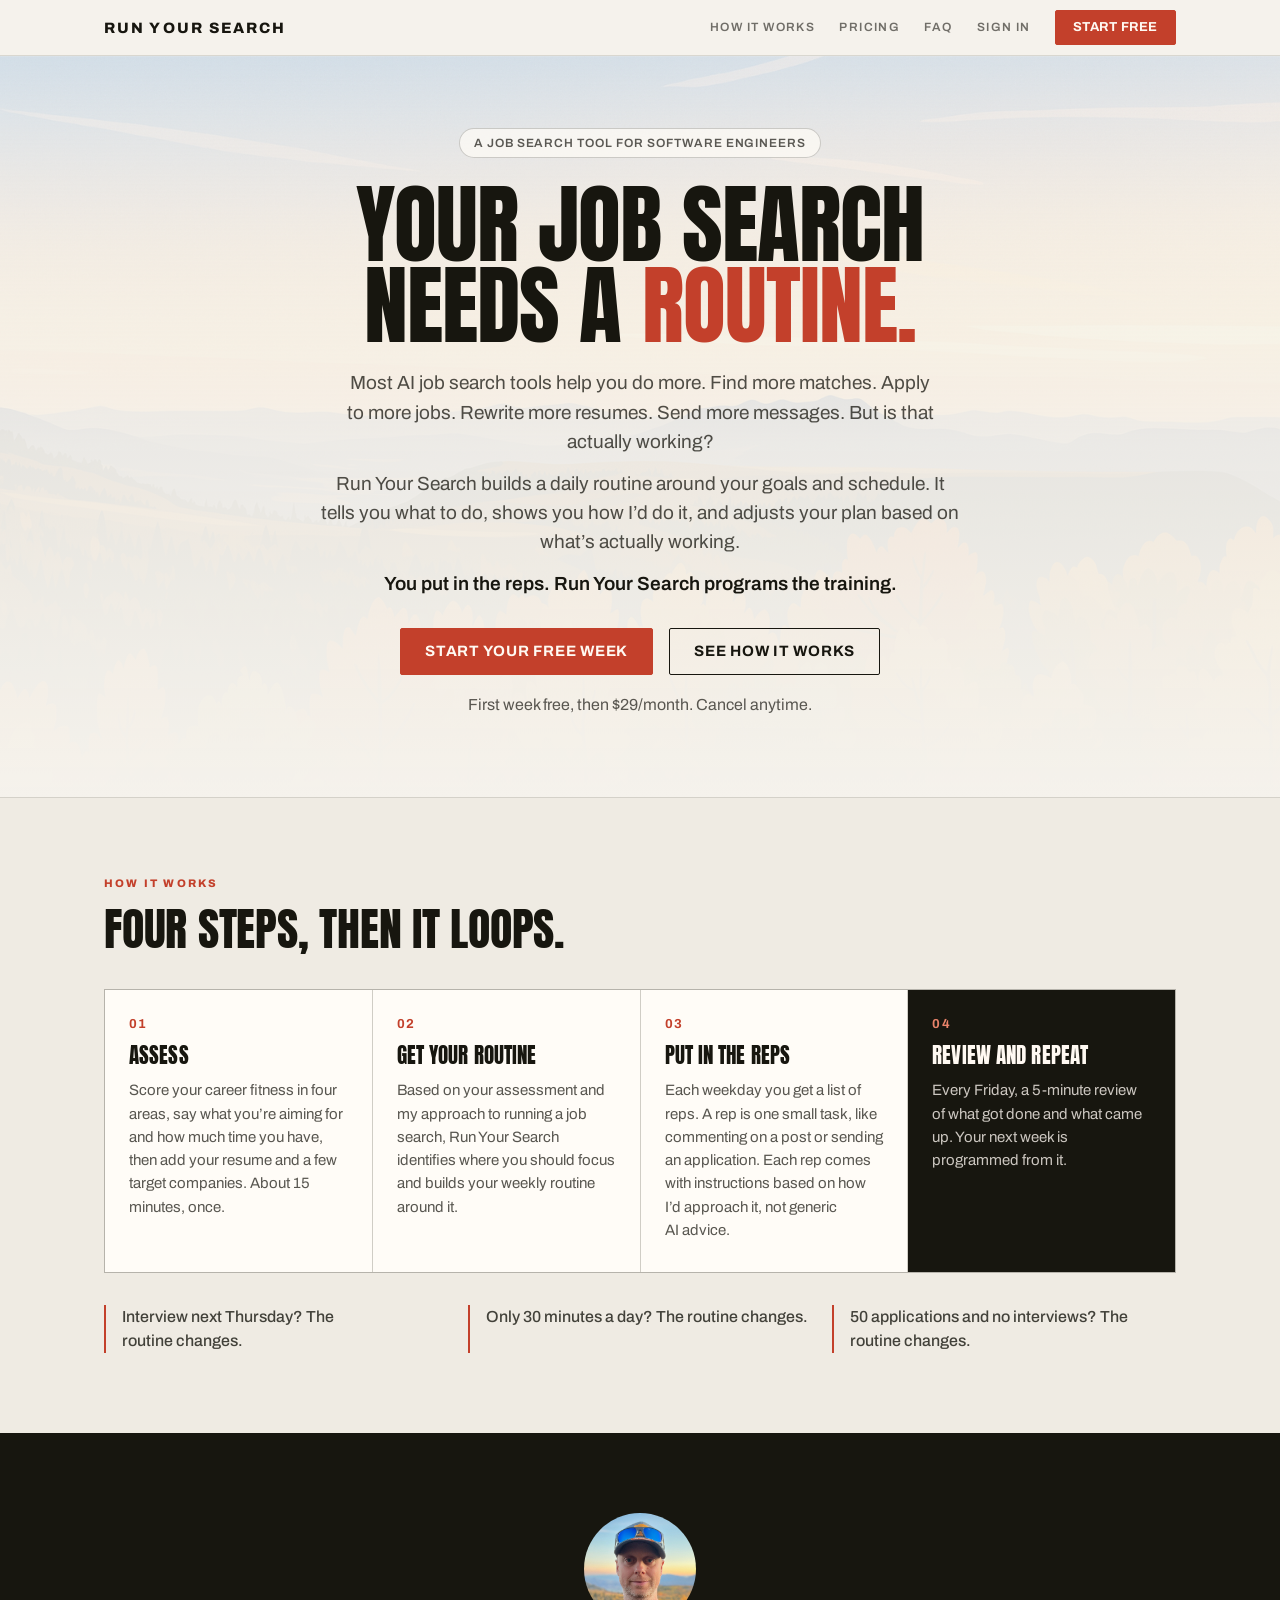
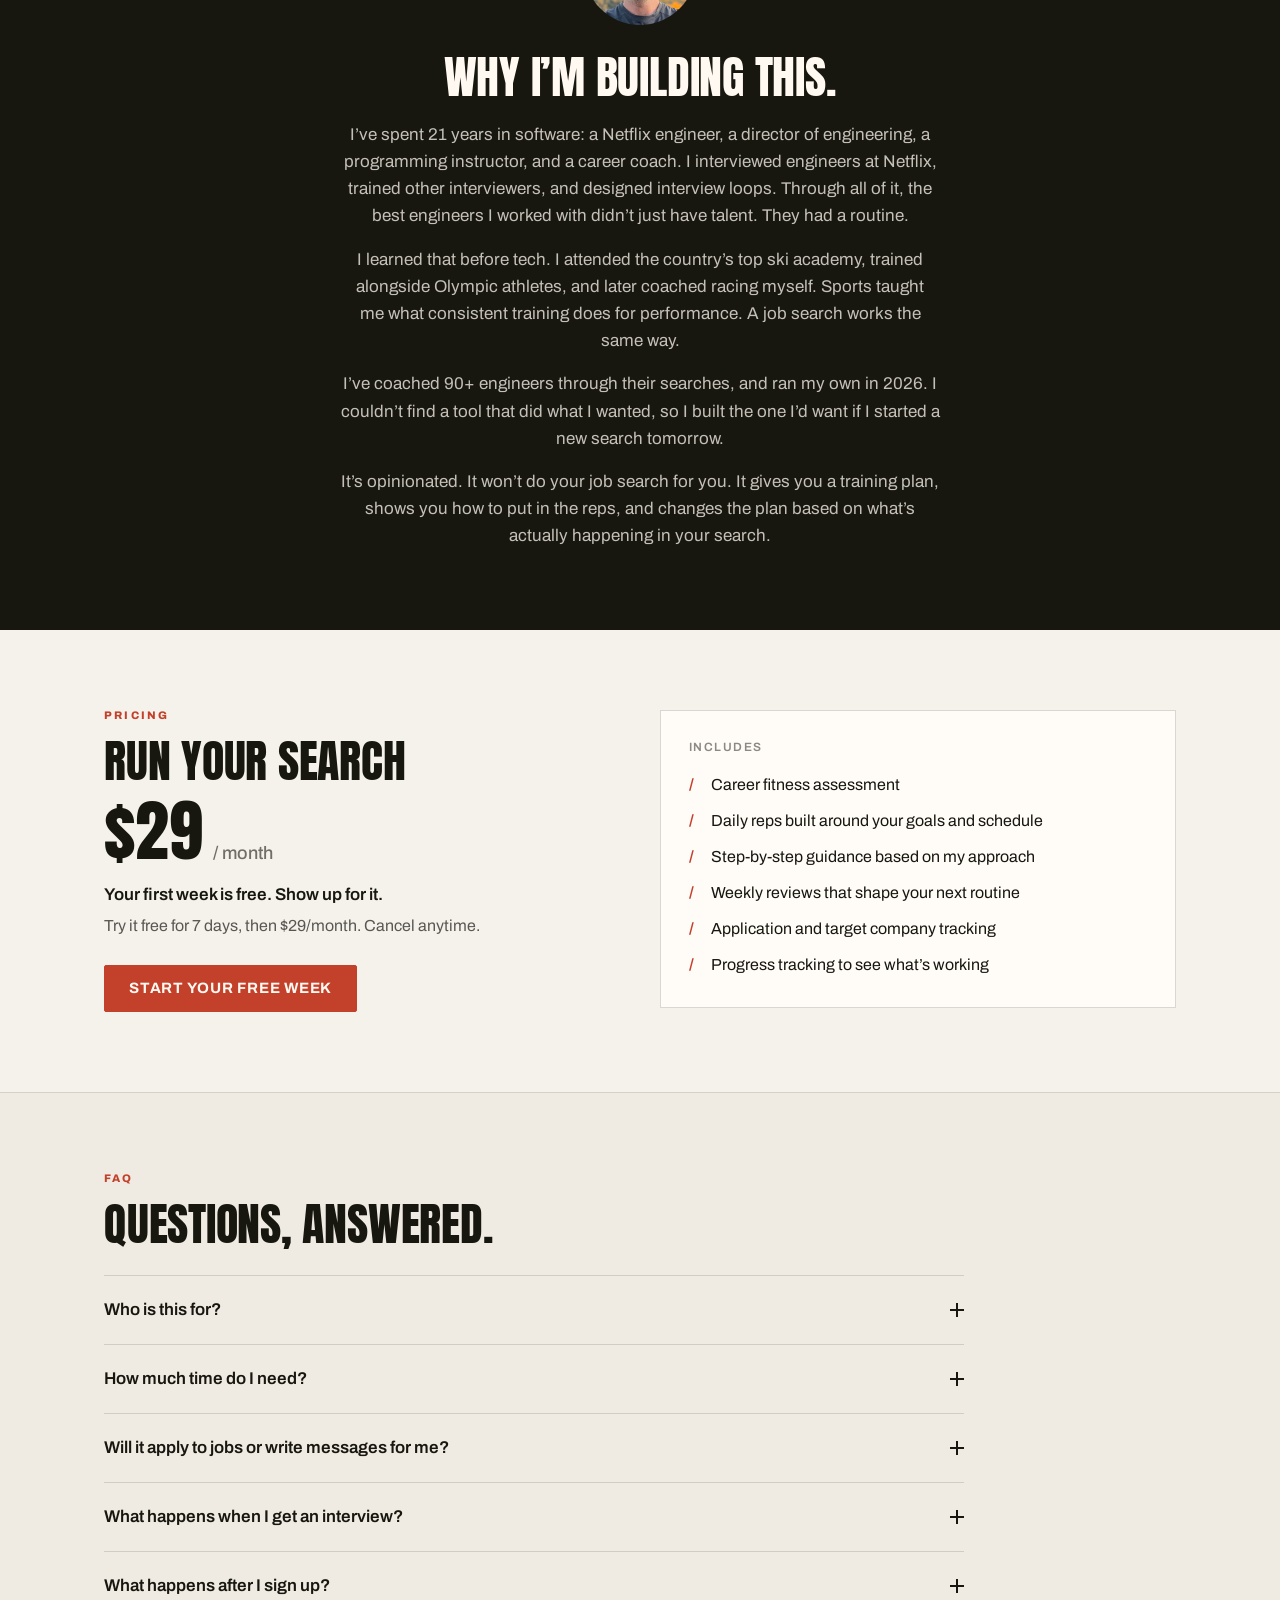
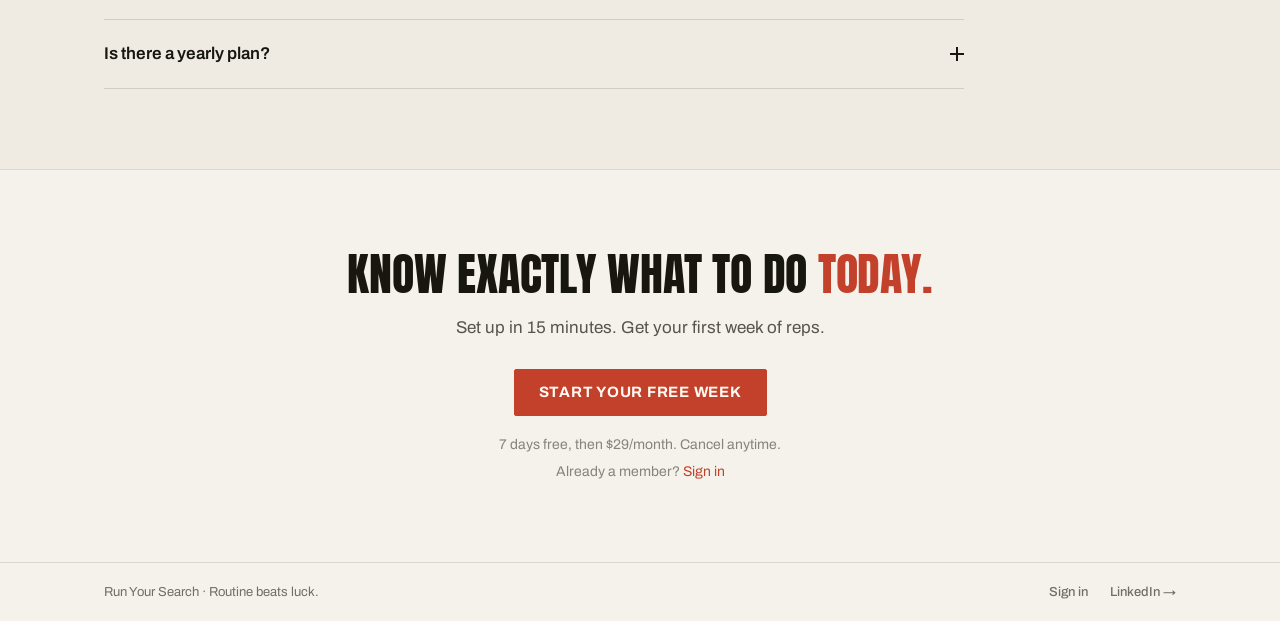
==== commit 03460a4d: "FAQ: add yearly plan question, reword onboarding and audience answers Co-Authored-By: Claude Opus 5." ====
--- a/index.html
+++ b/index.html
@@ -17,6 +17,12 @@
 <link rel="preconnect" href="https://fonts.gstatic.com" crossorigin>
 <link href="https://fonts.googleapis.com/css2?family=Archivo:ital,wght@0,400;0,500;0,600;0,700;0,800;1,400&family=Anton&display=swap" rel="stylesheet">
 <link rel="stylesheet" href="styles.css">
+<!-- Privacy-friendly analytics by Plausible -->
+<script async src="https://plausible.io/js/pa-D6supC8hqmWU_9d-rQxN-.js"></script>
+<script>
+  window.plausible=window.plausible||function(){(plausible.q=plausible.q||[]).push(arguments)},plausible.init=plausible.init||function(i){plausible.o=i||{}};
+  plausible.init()
+</script>
 </head>
 <body>
 
@@ -144,7 +150,7 @@
         <details class="faq-item">
           <summary>Who is this for?<span class="faq-icon" aria-hidden="true"></span></summary>
           <div class="faq-answer">
-            <p>Software engineers and engineering managers looking for their next role, whether you&rsquo;re employed and looking quietly or searching full time. It works best if you want a plan and you&rsquo;re willing to put in the reps.</p>
+            <p>Software engineers looking for their next role, whether you&rsquo;re employed and looking quietly or searching full time. It works best if you want a plan and you&rsquo;re willing to put in the reps.</p>
           </div>
         </details>
         <details class="faq-item">
@@ -168,7 +174,13 @@
         <details class="faq-item">
           <summary>What happens after I sign up?<span class="faq-icon" aria-hidden="true"></span></summary>
           <div class="faq-answer">
-            <p>You create an account and start setup right away. It takes about 15 minutes. At the end you get your first week of reps. You can change any answer later in Settings.</p>
+            <p>You create an account and start onboarding right away. It takes about 15 minutes and pushes you to think about where you really are in your career and your search. At the end you get your first week of reps. You can change any answer later in Settings.</p>
+          </div>
+        </details>
+        <details class="faq-item">
+          <summary>Is there a yearly plan?<span class="faq-icon" aria-hidden="true"></span></summary>
+          <div class="faq-answer">
+            <p>No. I don&rsquo;t want you using this for a year. The goal is a few months of reps, an offer, and then you&rsquo;re done.</p>
           </div>
         </details>
       </div>
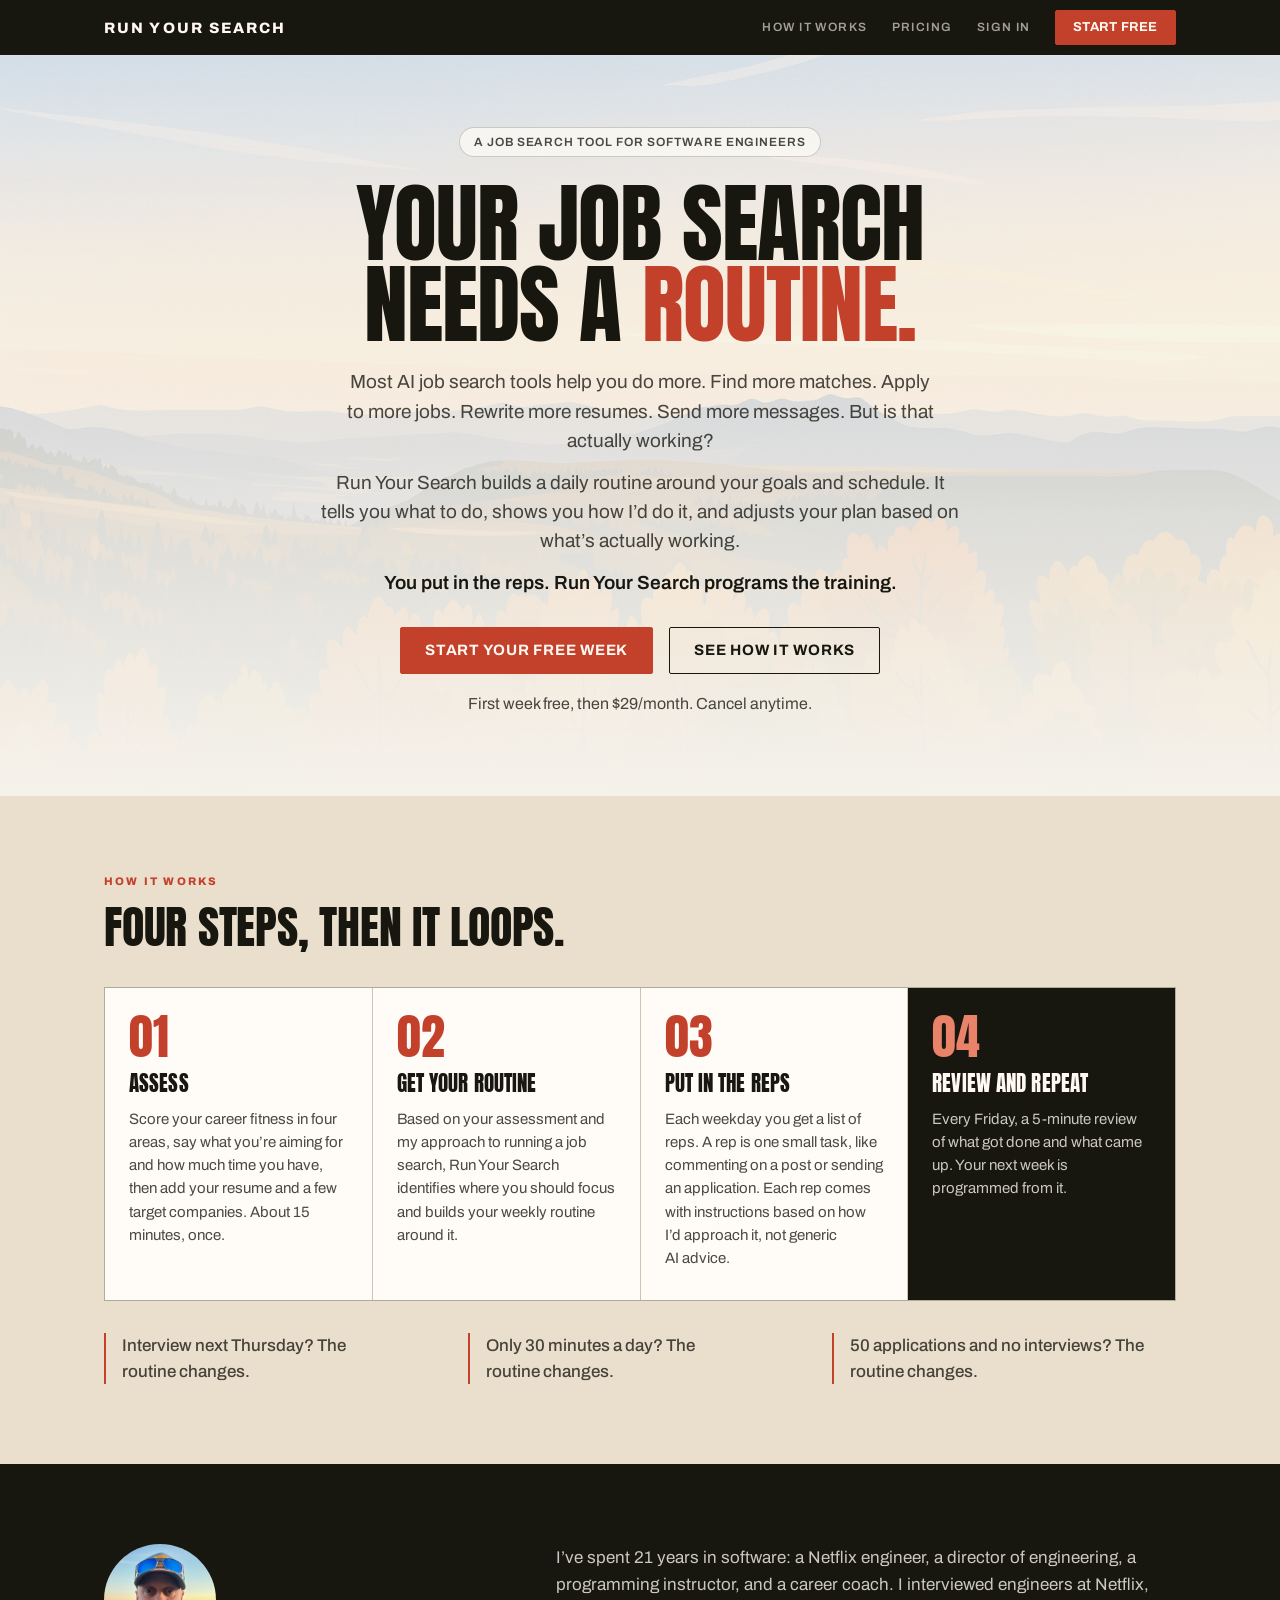
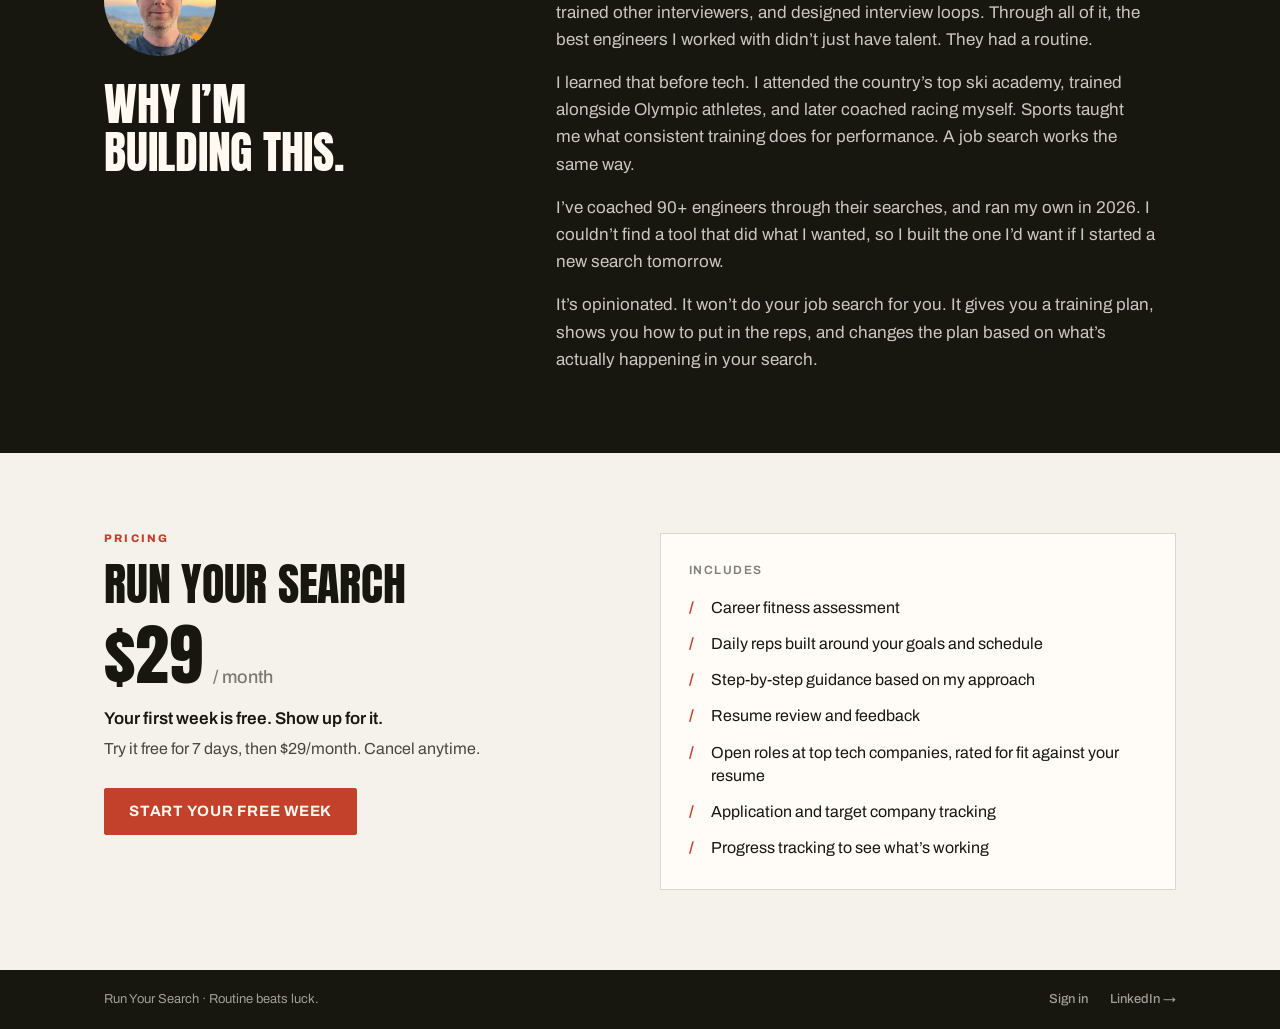
==== commit 2bd9b0af: "Rework page color and layout; hide FAQ for now Black header and footer frame the page, How it works " ====
--- a/index.html
+++ b/index.html
@@ -34,7 +34,7 @@
     <nav class="header-nav" aria-label="Primary">
       <a class="nav-link nav-anchor" href="#how">How it works</a>
       <a class="nav-link nav-anchor" href="#pricing">Pricing</a>
-      <a class="nav-link nav-anchor" href="#faq">FAQ</a>
+      <!-- <a class="nav-link nav-anchor" href="#faq">FAQ</a> -->
       <a class="nav-link" href="https://app.runyoursearch.com/login">Sign in</a>
       <a class="btn btn-sm" href="https://app.runyoursearch.com/signup">Start free</a>
     </nav>
@@ -62,7 +62,7 @@
   </section>
 
   <!-- How it works -->
-  <section class="band band-tint" id="how">
+  <section class="band band-sand" id="how">
     <div class="shell">
       <div class="section-head">
         <div>
@@ -102,9 +102,11 @@
 
   <!-- Why Dan -->
   <section class="band band-ink" id="about">
-    <div class="shell">
-      <img class="why-photo" src="assets/dan.jpeg" alt="Dan Johnson" width="800" height="800" loading="lazy">
-      <h2 class="display h2 balance">Why I&rsquo;m building this.</h2>
+    <div class="shell bio">
+      <div class="bio-head">
+        <img class="why-photo" src="assets/dan.jpeg" alt="Dan Johnson" width="800" height="800" loading="lazy">
+        <h2 class="display h2 balance">Why I&rsquo;m building this.</h2>
+      </div>
       <div class="prose">
         <p>I&rsquo;ve spent 21 years in software: a Netflix engineer, a director of engineering, a programming instructor, and a career coach. I interviewed engineers at Netflix, trained other interviewers, and designed interview loops. Through all of it, the best engineers I worked with didn&rsquo;t just have talent. They had a routine.</p>
         <p>I learned that before tech. I attended the country&rsquo;s top ski academy, trained alongside Olympic athletes, and later coached racing myself. Sports taught me what consistent training does for performance. A job search works the same way.</p>
@@ -132,7 +134,8 @@
             <li><span class="marker" aria-hidden="true">/</span><span>Career fitness assessment</span></li>
             <li><span class="marker" aria-hidden="true">/</span><span>Daily reps built around your goals and schedule</span></li>
             <li><span class="marker" aria-hidden="true">/</span><span>Step-by-step guidance based on my approach</span></li>
-            <li><span class="marker" aria-hidden="true">/</span><span>Weekly reviews that shape your next routine</span></li>
+            <li><span class="marker" aria-hidden="true">/</span><span>Resume review and feedback</span></li>
+            <li><span class="marker" aria-hidden="true">/</span><span>Open roles at top tech companies, rated for fit against your resume</span></li>
             <li><span class="marker" aria-hidden="true">/</span><span>Application and target company tracking</span></li>
             <li><span class="marker" aria-hidden="true">/</span><span>Progress tracking to see what&rsquo;s working</span></li>
           </ul>
@@ -142,7 +145,8 @@
   </section>
 
   <!-- FAQ -->
-  <section class="band band-tint" id="faq">
+  <!--
+  <section class="band band-sand" id="faq">
     <div class="shell">
       <p class="eyebrow">FAQ</p>
       <h2 class="display h2">Questions, answered.</h2>
@@ -186,19 +190,8 @@
       </div>
     </div>
   </section>
-
-  <!-- Final CTA -->
-  <section class="band band-hairline final-cta">
-    <div class="shell">
-      <h2 class="display h2 balance">Know exactly what to do <span class="accent">today.</span></h2>
-      <p class="section-lede">Set up in 15 minutes. Get your first week of reps.</p>
-      <div class="cta-row">
-        <a class="btn" href="https://app.runyoursearch.com/signup">Start Your Free Week</a>
-      </div>
-      <p class="fine-print">7 days free, then $29/month. Cancel anytime.</p>
-      <p class="fine-print">Already a member? <a href="https://app.runyoursearch.com/login">Sign in</a></p>
-    </div>
-  </section>
+  -->
+
 
 </main>
 
--- a/styles.css
+++ b/styles.css
@@ -8,20 +8,17 @@
 :root {
   /* Color */
   --paper:      #F5F2EC;
-  --paper-tint: #EFEBE3;
+  --sand:       #EADFCC;
   --surface:    #FFFCF7;
   --ink:        #17160F;
   --cream:      #FFF9F2;
   --accent:     #C3402B;
   --peach:      #E8836A;
-  --ink-80: rgba(23, 22, 15, .8);
-  --ink-75: rgba(23, 22, 15, .75);
-  --ink-72: rgba(23, 22, 15, .72);
-  --ink-70: rgba(23, 22, 15, .7);
-  --ink-60: rgba(23, 22, 15, .6);
-  --ink-50: rgba(23, 22, 15, .5);
-  --cream-78: rgba(255, 249, 242, .78);
-  --cream-75: rgba(255, 249, 242, .75);
+  /* Two text tones per background: body copy and small print. */
+  --ink-body:    rgba(23, 22, 15, .78);
+  --ink-muted:   rgba(23, 22, 15, .55);
+  --cream-body:  rgba(255, 249, 242, .78);
+  --cream-muted: rgba(255, 249, 242, .6);
 
   --hairline:        rgba(23, 22, 15, .12);
   --hairline-strong: rgba(23, 22, 15, .14);
@@ -125,10 +122,7 @@
 
 .band-hairline { border-top: 1px solid var(--hairline); }
 
-.band-tint {
-  border-top: 1px solid var(--hairline);
-  background: var(--paper-tint);
-}
+.band-sand { background: var(--sand); }
 
 .band-ink {
   background: var(--ink);
@@ -207,7 +201,7 @@
   max-width: 40em;
   font-size: 17px;
   line-height: 1.6;
-  color: var(--ink-72);
+  color: var(--ink-body);
   text-wrap: pretty;
 }
 
@@ -251,10 +245,18 @@
   position: sticky;
   top: 0;
   z-index: 20;
-  background: rgba(245, 242, 236, .94);
-  backdrop-filter: blur(8px);
-  -webkit-backdrop-filter: blur(8px);
-  border-bottom: 1px solid var(--hairline);
+  background: var(--ink);
+}
+
+/* Black like the footer, so the header reads apart from the paper hero. */
+.site-header .wordmark { color: var(--cream); }
+.site-header .wordmark:hover { color: var(--peach); }
+
+.site-header .btn:hover,
+.site-header .btn:focus-visible {
+  background: var(--cream);
+  border-color: var(--cream);
+  color: var(--ink);
 }
 
 .header-inner {
@@ -278,10 +280,10 @@
   font: 600 12px/1.2 var(--font-body);
   letter-spacing: .12em;
   text-transform: uppercase;
-  color: var(--ink-60);
+  color: var(--cream-muted);
 }
 .nav-link:hover,
-.nav-link:focus-visible { color: var(--accent); }
+.nav-link:focus-visible { color: var(--cream); }
 
 [id] { scroll-margin-top: 64px; }
 
@@ -292,8 +294,7 @@
   background-image:
     linear-gradient(180deg,
       rgba(245, 242, 236, .55) 0%,
-      rgba(245, 242, 236, .8) 32%,
-      rgba(245, 242, 236, .93) 52%,
+      rgba(245, 242, 236, .88) 62%,
       var(--paper) 100%),
     url("assets/hero-background.png");
   background-size: cover;
@@ -316,7 +317,7 @@
   max-width: 34em;
   font-size: clamp(17px, 1.5vw, 19px);
   line-height: 1.55;
-  color: var(--ink-75);
+  color: var(--ink-body);
   text-wrap: pretty;
 }
 
@@ -336,7 +337,7 @@
   font: 600 12px/1.2 var(--font-body);
   letter-spacing: .08em;
   text-transform: uppercase;
-  color: var(--ink-70);
+  color: var(--ink-body);
 }
 
 .cta-row {
@@ -350,7 +351,7 @@
   margin-top: 28px;
   font-size: 14px;
   line-height: 1.5;
-  color: var(--ink-50);
+  color: var(--ink-muted);
 }
 
 /* --- How it works -------------------------------------------------------- */
@@ -385,8 +386,7 @@
 }
 
 .step-num {
-  font: 700 13px/1 var(--font-body);
-  letter-spacing: .1em;
+  font: 400 48px/.9 var(--font-display);
   color: var(--accent);
 }
 .cell-ink .step-num { color: var(--peach); }
@@ -394,10 +394,10 @@
 .cell-body {
   font-size: 15px;
   line-height: 1.55;
-  color: var(--ink-72);
+  color: var(--ink-body);
   text-wrap: pretty;
 }
-.cell-ink .cell-body { color: var(--cream-78); }
+.cell-ink .cell-body { color: var(--cream-body); }
 
 .callouts {
   display: grid;
@@ -409,8 +409,8 @@
 .rule-note {
   padding-left: 16px;
   border-left: 2px solid var(--accent);
-  font: 500 16px/1.5 var(--font-body);
-  color: var(--ink-80);
+  font: 500 17px/1.5 var(--font-body);
+  color: var(--ink-body);
   text-wrap: pretty;
 }
 
@@ -421,7 +421,7 @@
   font: 600 11px/1 var(--font-body);
   letter-spacing: .14em;
   text-transform: uppercase;
-  color: var(--ink-50);
+  color: var(--ink-muted);
 }
 
 .card-label-lg {
@@ -458,7 +458,7 @@
 
 .price-per {
   font: 500 18px/1 var(--font-body);
-  color: var(--ink-60);
+  color: var(--ink-muted);
 }
 
 .price-why {
@@ -472,7 +472,7 @@
   max-width: 32em;
   font-size: 16px;
   line-height: 1.55;
-  color: var(--ink-70);
+  color: var(--ink-body);
 }
 
 .includes-card {
@@ -531,17 +531,9 @@
   padding-bottom: 22px;
   font-size: 15px;
   line-height: 1.6;
-  color: var(--ink-72);
+  color: var(--ink-body);
 }
 .faq-answer p { text-wrap: pretty; }
-
-/* --- Final CTA ------------------------------------------------------------ */
-
-.final-cta .shell { text-align: center; }
-.final-cta .section-lede { margin-left: auto; margin-right: auto; }
-.final-cta .cta-row { justify-content: center; margin-top: 28px; }
-.final-cta .fine-print { margin-top: 18px; }
-.final-cta .fine-print + .fine-print { margin-top: 6px; }
 
 /* --- Why section ------------------------------------------------------------- */
 
@@ -552,18 +544,30 @@
   max-width: 36em;
   font-size: 17px;
   line-height: 1.6;
-  color: var(--ink-75);
+  color: var(--ink-body);
 }
 
 .prose p { text-wrap: pretty; }
 
-.h2 + .prose { margin-top: 20px; }
+.bio {
+  display: grid;
+  grid-template-columns: 1fr;
+  gap: 28px;
+}
+
+@media (min-width: 860px) {
+  .bio {
+    grid-template-columns: minmax(0, 1fr) minmax(0, 1.6fr);
+    gap: 64px;
+    align-items: start;
+  }
+}
 
 /* --- Footer -------------------------------------------------------------- */
 
 .site-footer {
-  border-top: 1px solid var(--hairline);
-  color: var(--ink-60);
+  background: var(--ink);
+  color: var(--cream-muted);
 }
 
 .footer-inner {
@@ -585,10 +589,10 @@
   font: 500 13px/1.4 var(--font-body);
 }
 
-.footer-link { color: var(--ink-60); }
+.footer-link { color: var(--cream-muted); }
 
 .footer-link:hover,
-.footer-link:focus-visible { color: var(--ink); }
+.footer-link:focus-visible { color: var(--cream); }
 
 /* --- Narrow viewports ---------------------------------------------------- */
 
@@ -634,27 +638,20 @@
 
 .hero-copy .cta-row { justify-content: center; }
 
-#about .shell { text-align: center; }
-
-#about .prose {
-  margin-left: auto;
-  margin-right: auto;
-}
-
-.band-ink .prose { color: var(--cream-75); }
+.band-ink .prose { color: var(--cream-body); }
 
 .band-ink .h2 { color: var(--cream); }
 
 .hero-copy .cta-row + .fine-print {
   margin-top: 18px;
   font-size: 16px;
-  color: var(--ink-70);
+  color: var(--ink-body);
 }
 
 .why-photo {
   width: 112px;
   height: 112px;
-  margin: 0 auto 28px;
+  margin: 0 0 24px;
   border-radius: 50%;
   object-fit: cover;
 }
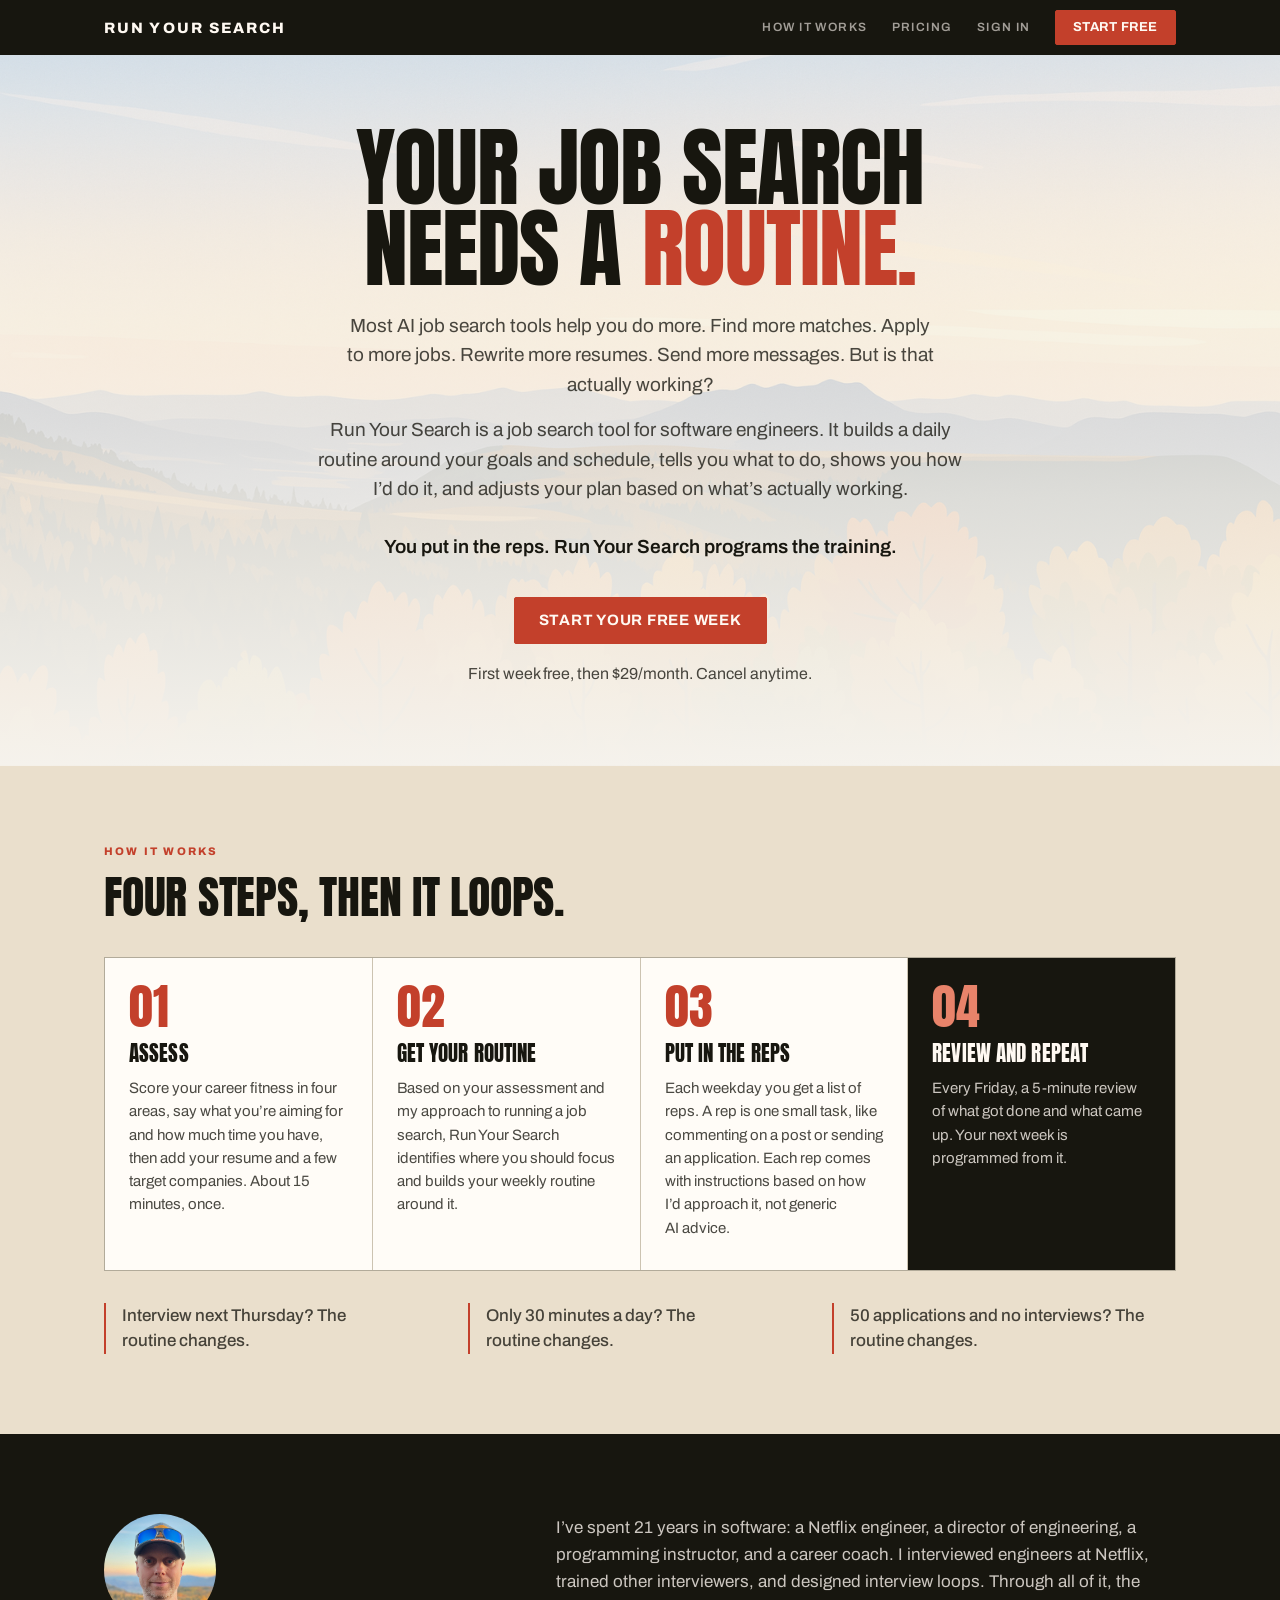
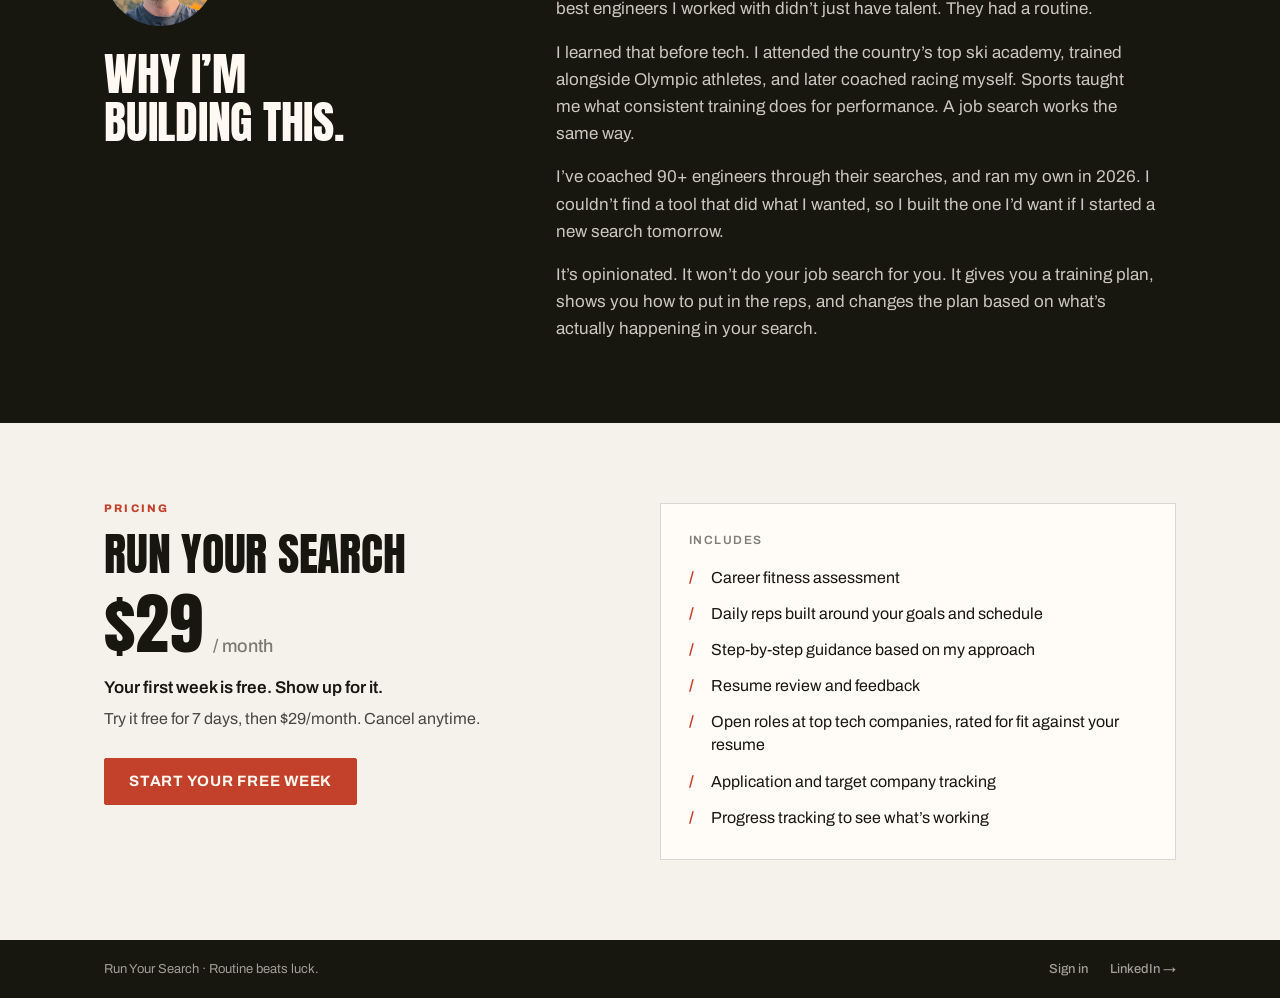
==== commit 9901eb7a: "Simplify the hero The pill above the headline is gone; "for software engineers" now sits in the seco" ====
--- a/index.html
+++ b/index.html
@@ -47,14 +47,12 @@
   <section class="hero" id="top">
     <div class="shell hero-inner">
       <div class="hero-copy">
-        <p class="pill">A job search tool for software engineers</p>
         <h1 class="display h1">Your job search needs a <span class="accent">routine.</span></h1>
         <p class="lede">Most AI job search tools help you do more. Find more matches. Apply to more jobs. Rewrite more resumes. Send more messages. But is that actually working?</p>
-        <p class="lede">Run Your Search builds a daily routine around your goals and schedule. It tells you what to do, shows you how I&rsquo;d do it, and adjusts your plan based on what&rsquo;s actually working.</p>
+        <p class="lede">Run Your Search is a job search tool for software engineers. It builds a daily routine around your goals and schedule, tells you what to do, shows you how I&rsquo;d do it, and adjusts your plan based on what&rsquo;s actually working.</p>
         <p class="lede lede-strong">You put in the reps. Run Your Search programs the training.</p>
         <div class="cta-row">
           <a class="btn" href="https://app.runyoursearch.com/signup">Start Your Free Week</a>
-          <a class="btn btn-outline" href="#how">See How It Works</a>
         </div>
         <p class="fine-print">First week free, then $29/month. Cancel anytime.</p>
       </div>
--- a/styles.css
+++ b/styles.css
@@ -23,7 +23,6 @@
   --hairline:        rgba(23, 22, 15, .12);
   --hairline-strong: rgba(23, 22, 15, .14);
   --hairline-card:   rgba(23, 22, 15, .16);
-  --hairline-pill:   rgba(23, 22, 15, .2);
   --hairline-cream:  rgba(255, 249, 242, .2);
 
   /* Type */
@@ -233,11 +232,6 @@
   letter-spacing: .04em;
 }
 
-.btn-outline {
-  background: transparent;
-  color: var(--ink);
-  border-color: var(--ink);
-}
 
 /* --- Header -------------------------------------------------------------- */
 
@@ -312,8 +306,10 @@
 
 .h1 { margin-bottom: 22px; }
 
+
+
 .lede {
-  margin-bottom: 12px;
+  margin-bottom: 16px;
   max-width: 34em;
   font-size: clamp(17px, 1.5vw, 19px);
   line-height: 1.55;
@@ -322,22 +318,10 @@
 }
 
 .lede-strong {
-  margin-bottom: 30px;
+  margin-top: 28px;
+  margin-bottom: 36px;
   font-weight: 600;
   color: var(--ink);
-}
-
-.pill {
-  display: inline-block;
-  margin-bottom: 26px;
-  padding: 7px 14px;
-  border: 1px solid var(--hairline-pill);
-  border-radius: 999px;
-  background: rgba(255, 252, 247, .7);
-  font: 600 12px/1.2 var(--font-body);
-  letter-spacing: .08em;
-  text-transform: uppercase;
-  color: var(--ink-body);
 }
 
 .cta-row {
@@ -615,7 +599,6 @@
   .nav-link { letter-spacing: .06em; }
   .site-header .btn-sm { padding: 9px 12px; }
 
-  .pill { font-size: 11px; letter-spacing: .04em; }
 
   .section-head { margin-bottom: 28px; }
 
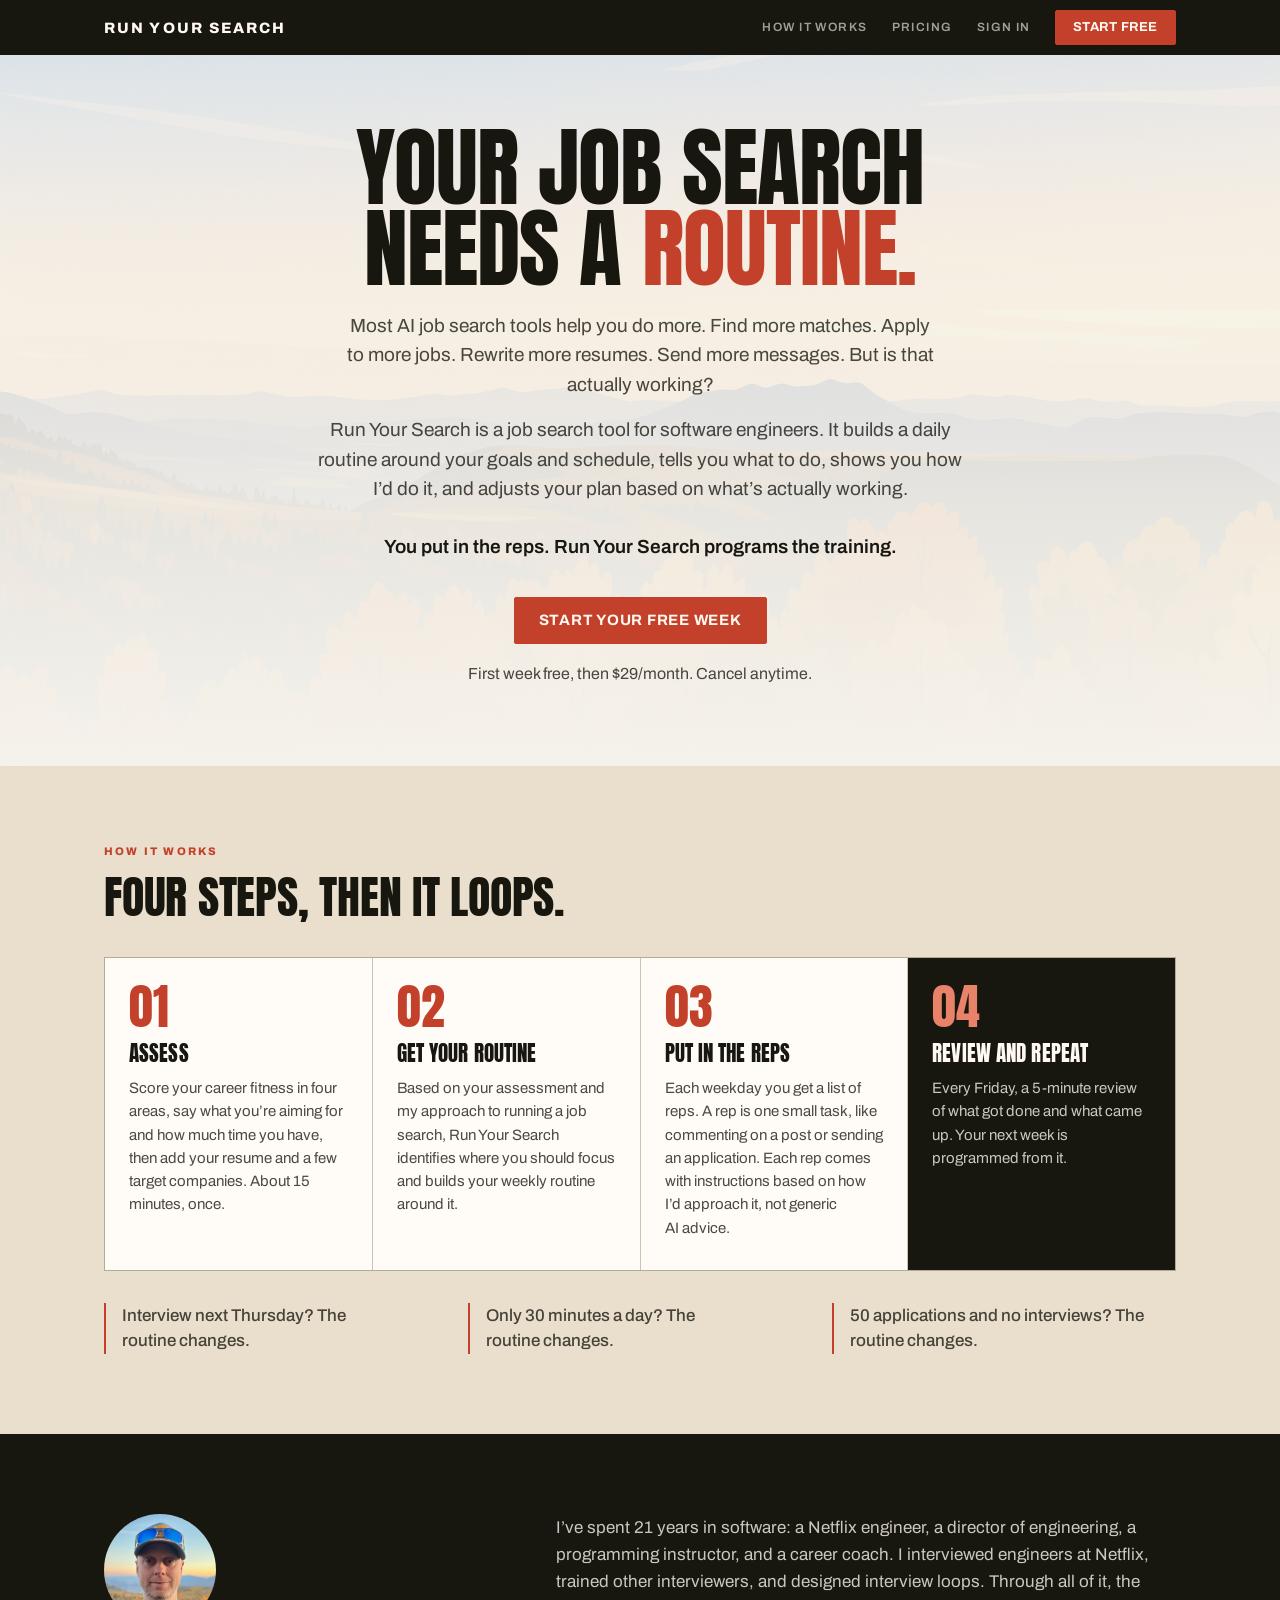
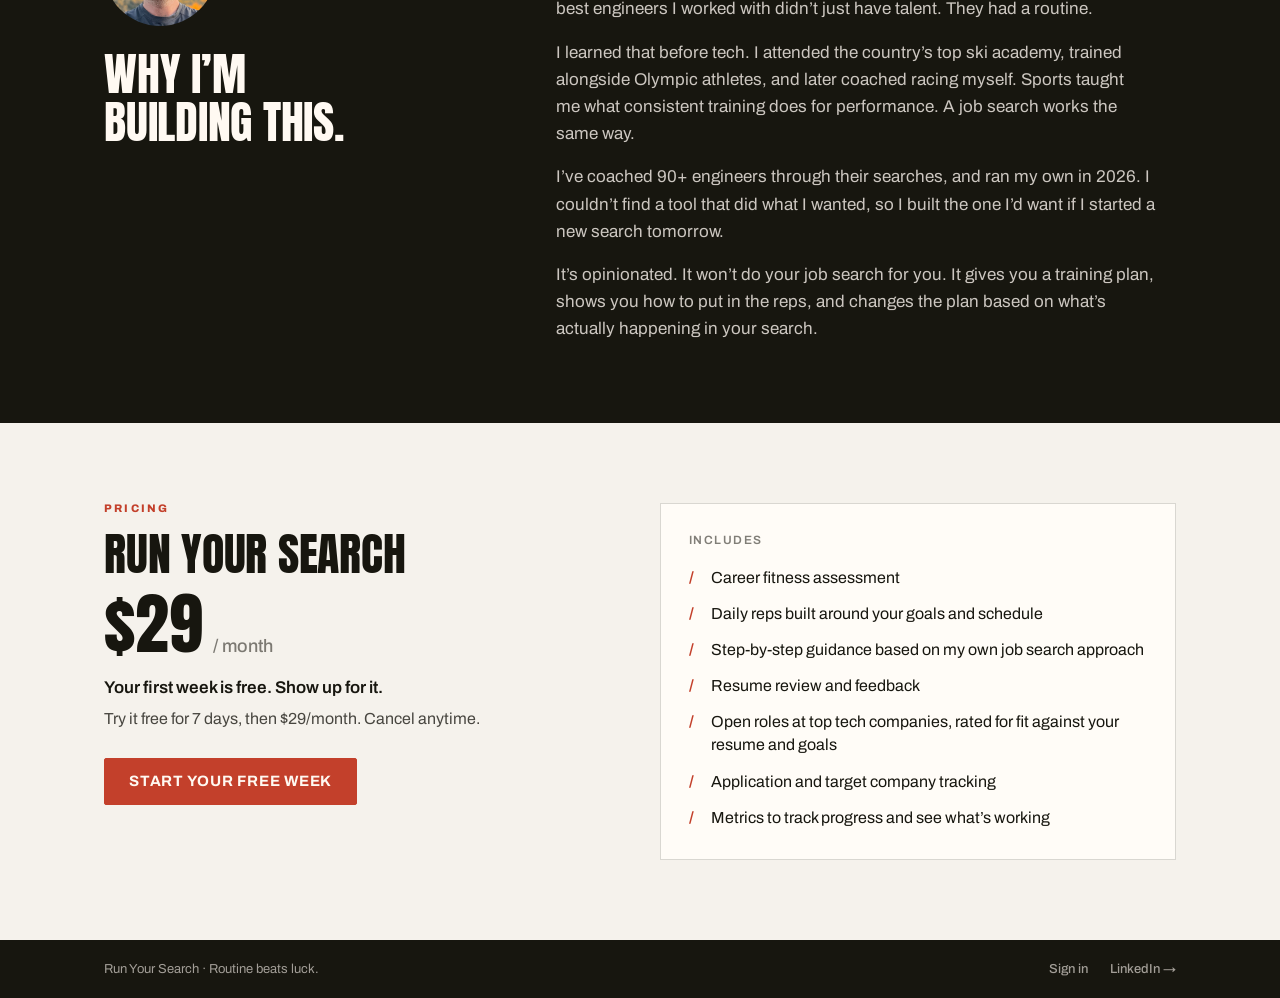
==== commit af656aaa: "Pricing: reword three includes lines Co-Authored-By: Claude Opus 5.5 <noreply@anthropic.com>" ====
--- a/index.html
+++ b/index.html
@@ -131,11 +131,11 @@
           <ul class="list list-slash">
             <li><span class="marker" aria-hidden="true">/</span><span>Career fitness assessment</span></li>
             <li><span class="marker" aria-hidden="true">/</span><span>Daily reps built around your goals and schedule</span></li>
-            <li><span class="marker" aria-hidden="true">/</span><span>Step-by-step guidance based on my approach</span></li>
+            <li><span class="marker" aria-hidden="true">/</span><span>Step-by-step guidance based on my own job search approach</span></li>
             <li><span class="marker" aria-hidden="true">/</span><span>Resume review and feedback</span></li>
-            <li><span class="marker" aria-hidden="true">/</span><span>Open roles at top tech companies, rated for fit against your resume</span></li>
+            <li><span class="marker" aria-hidden="true">/</span><span>Open roles at top tech companies, rated for fit against your resume and goals</span></li>
             <li><span class="marker" aria-hidden="true">/</span><span>Application and target company tracking</span></li>
-            <li><span class="marker" aria-hidden="true">/</span><span>Progress tracking to see what&rsquo;s working</span></li>
+            <li><span class="marker" aria-hidden="true">/</span><span>Metrics to track progress and see what&rsquo;s working</span></li>
           </ul>
         </div>
       </div>
--- a/styles.css
+++ b/styles.css
@@ -287,8 +287,8 @@
   position: relative;
   background-image:
     linear-gradient(180deg,
-      rgba(245, 242, 236, .55) 0%,
-      rgba(245, 242, 236, .88) 62%,
+      rgba(245, 242, 236, .65) 0%,
+      rgba(245, 242, 236, .92) 62%,
       var(--paper) 100%),
     url("assets/hero-background.png");
   background-size: cover;
@@ -586,18 +586,17 @@
     --section-y: 60px;
   }
 
-  /* Wordmark, Sign in and the button have to share a row on phones, so the
-     in-page anchor links go. */
-  .nav-anchor { display: none; }
-
-  .header-inner { flex-wrap: nowrap; }
-  .site-header .wordmark { font-size: 12px; letter-spacing: .08em; }
-  .header-nav { flex-wrap: nowrap; gap: 14px; }
+  /* Phones get just the wordmark and Sign in; the hero's button is the CTA. */
+  .nav-anchor,
+  .site-header .btn { display: none; }
+
+  .header-inner {
+    flex-wrap: nowrap;
+    padding-top: 16px;
+    padding-bottom: 16px;
+  }
   .site-header .wordmark,
-  .nav-link,
-  .site-header .btn-sm { white-space: nowrap; }
-  .nav-link { letter-spacing: .06em; }
-  .site-header .btn-sm { padding: 9px 12px; }
+  .nav-link { white-space: nowrap; }
 
 
   .section-head { margin-bottom: 28px; }
